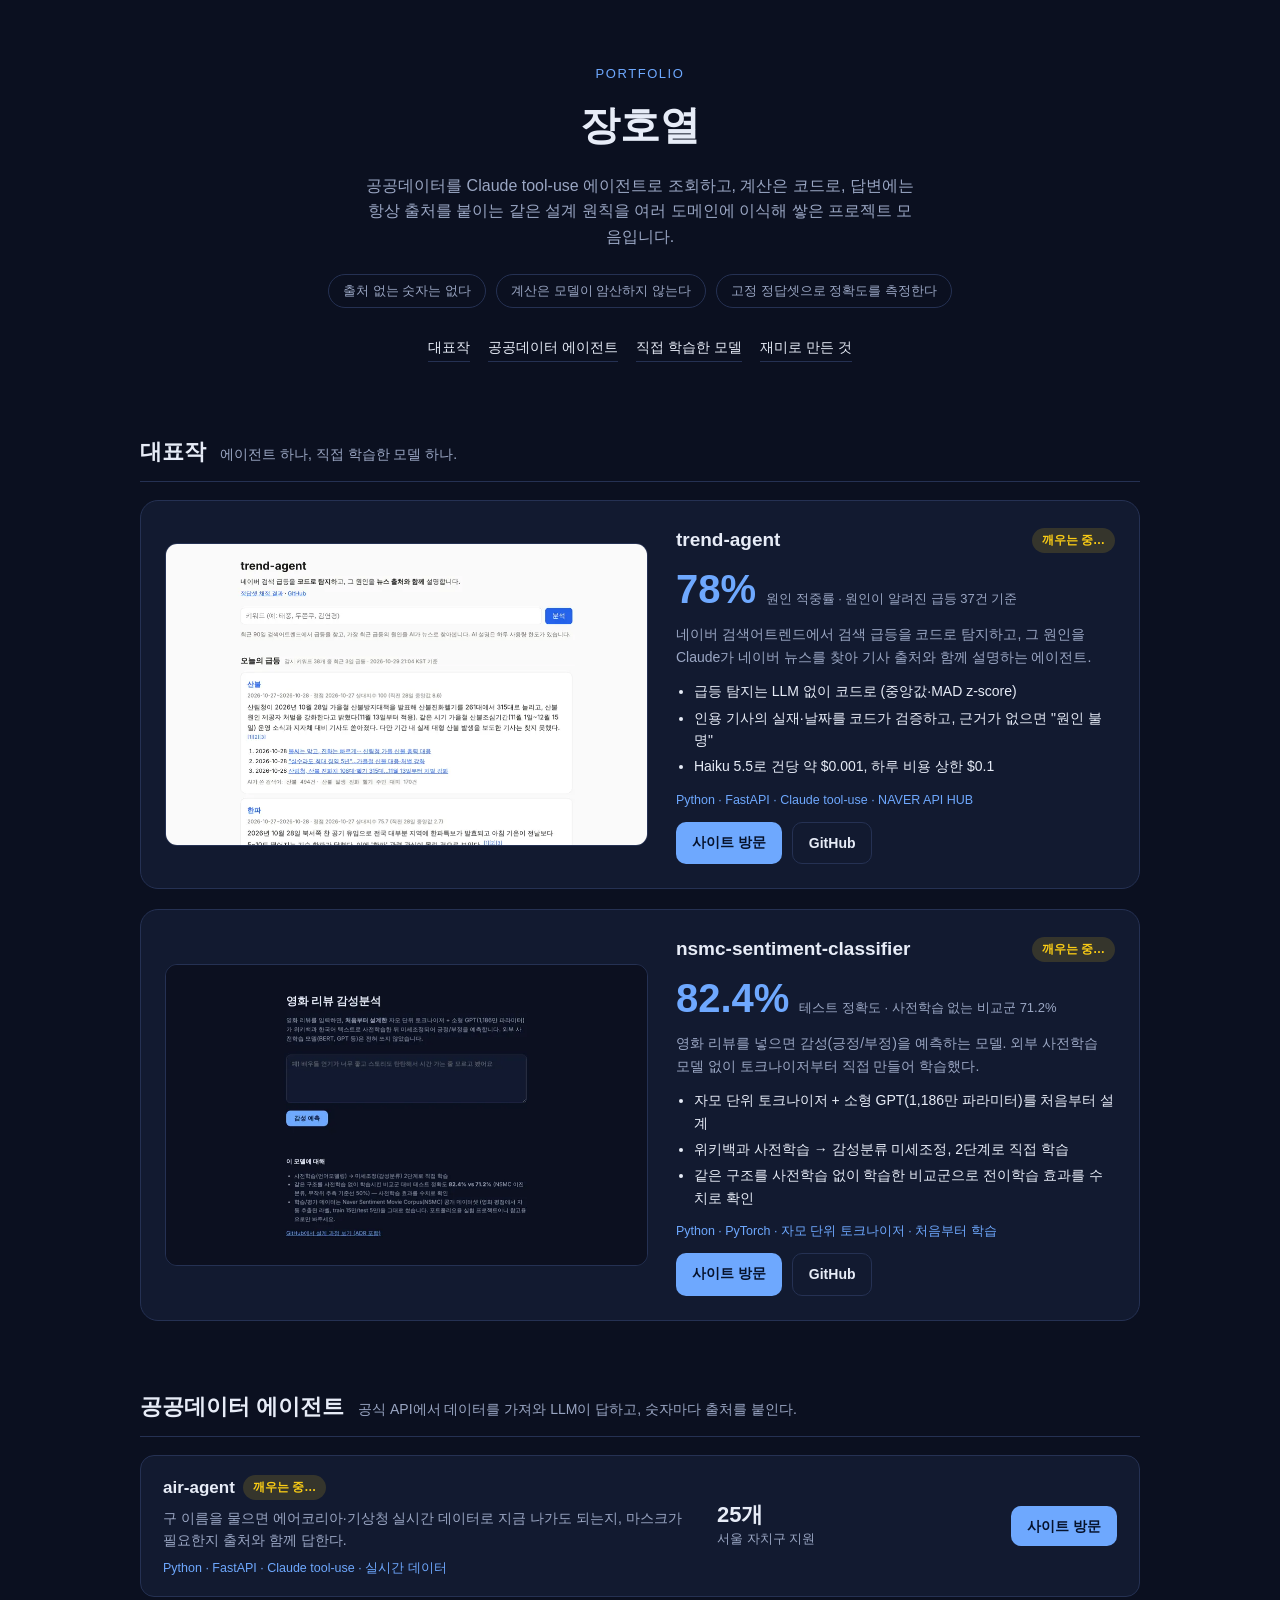
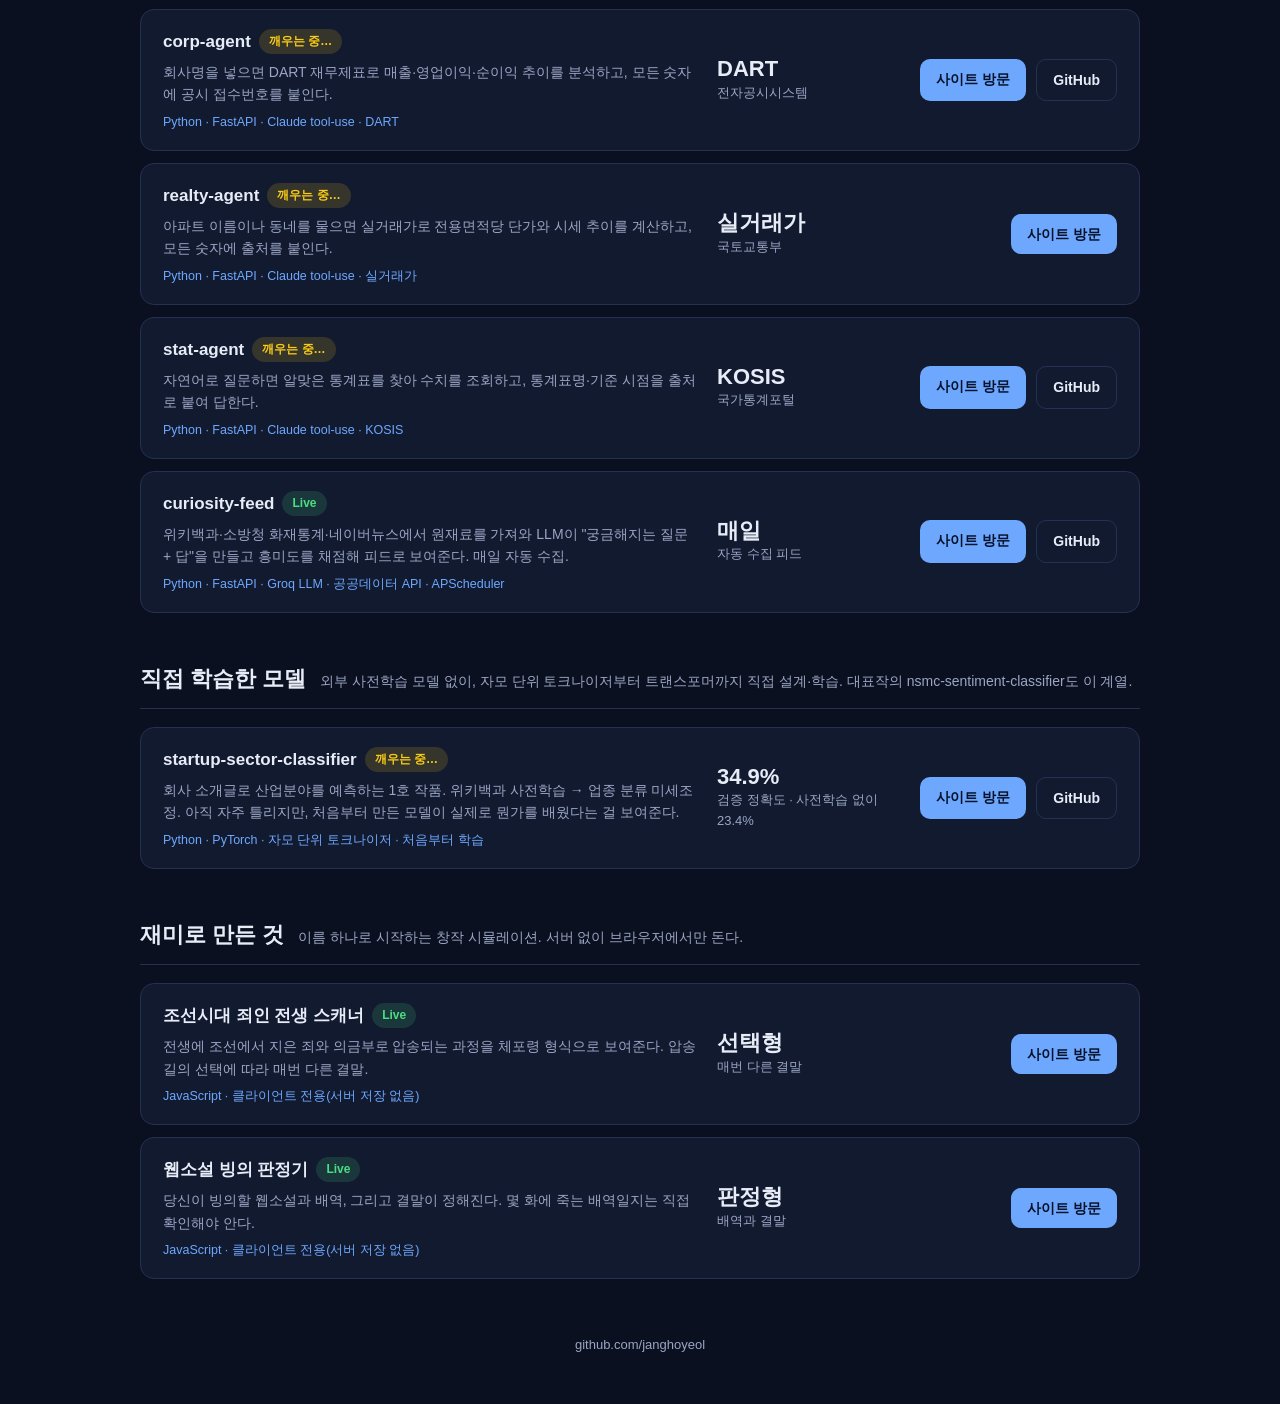
==== public/index.html @ e74e4fd4 "모음집 재구성: 대표작 2개 + 주제별 묶음, 핵심 지표 강조 - 대표작: trend-agent, nsmc-sentiment-classifier (스크린샷·지표·설계 포인트) - " ====
<!doctype html>
<html lang="ko">
<head>
<meta charset="utf-8">
<meta name="viewport" content="width=device-width, initial-scale=1">
<title>장호열 — AI 에이전트 포트폴리오</title>
<meta name="description" content="공공데이터를 Claude tool-use 에이전트로 조회하고 출처와 함께 답하는 프로젝트 모음">
<link rel="stylesheet" href="style.css">
</head>

<body>
<header class="hero">
  <p class="eyebrow">Portfolio</p>
  <h1>장호열</h1>
  <p class="lede">
    공공데이터를 Claude tool-use 에이전트로 조회하고, 계산은 코드로, 답변에는 항상
    출처를 붙이는 같은 설계 원칙을 여러 도메인에 이식해 쌓은 프로젝트 모음입니다.
  </p>
  <ul class="principles">
    <li>출처 없는 숫자는 없다</li>
    <li>계산은 모델이 암산하지 않는다</li>
    <li>고정 정답셋으로 정확도를 측정한다</li>
  </ul>
  <nav class="toc" aria-label="목차">
    <a href="#featured">대표작</a>
    <a href="#agents">공공데이터 에이전트</a>
    <a href="#models">직접 학습한 모델</a>
    <a href="#fun">재미로 만든 것</a>
  </nav>
</header>

<main>

<section id="featured" class="section">
  <div class="section-head">
    <h2>대표작</h2>
    <p>에이전트 하나, 직접 학습한 모델 하나.</p>
  </div>

  <article class="feature">
    <a class="shot" href="https://trend-agent-3ld5.onrender.com" target="_blank" rel="noopener">
      <img src="img/trend.webp" width="960" height="600" loading="lazy" alt="trend-agent 화면: 오늘의 급등 키워드와 뉴스 출처가 붙은 원인 설명">
    </a>
    <div class="feature-body">
      <div class="card-top">
        <h3>trend-agent</h3>
        <span class="badge checking" data-wake-url="https://trend-agent-3ld5.onrender.com">확인 중…</span>
      </div>
      <p class="metric"><strong>78%</strong><span>원인 적중률 · 원인이 알려진 급등 37건 기준</span></p>
      <p class="desc">
        네이버 검색어트렌드에서 검색 급등을 코드로 탐지하고, 그 원인을 Claude가
        네이버 뉴스를 찾아 기사 출처와 함께 설명하는 에이전트.
      </p>
      <ul class="points">
        <li>급등 탐지는 LLM 없이 코드로 (중앙값·MAD z-score)</li>
        <li>인용 기사의 실재·날짜를 코드가 검증하고, 근거가 없으면 "원인 불명"</li>
        <li>Haiku 5.5로 건당 약 $0.001, 하루 비용 상한 $0.1</li>
      </ul>
      <p class="tags">Python · FastAPI · Claude tool-use · NAVER API HUB</p>
      <div class="actions">
        <a class="btn primary" href="https://trend-agent-3ld5.onrender.com" target="_blank" rel="noopener">사이트 방문</a>
        <a class="btn ghost" href="https://github.com/janghoyeol/trend-agent" target="_blank" rel="noopener">GitHub</a>
      </div>
    </div>
  </article>

  <article class="feature">
    <a class="shot" href="https://nsmc-sentiment-classifier.onrender.com" target="_blank" rel="noopener">
      <img src="img/nsmc.webp" width="960" height="600" loading="lazy" alt="nsmc-sentiment-classifier 화면: 영화 리뷰 입력창과 모델 설명">
    </a>
    <div class="feature-body">
      <div class="card-top">
        <h3>nsmc-sentiment-classifier</h3>
        <span class="badge checking" data-wake-url="https://nsmc-sentiment-classifier.onrender.com">확인 중…</span>
      </div>
      <p class="metric"><strong>82.4%</strong><span>테스트 정확도 · 사전학습 없는 비교군 71.2%</span></p>
      <p class="desc">
        영화 리뷰를 넣으면 감성(긍정/부정)을 예측하는 모델. 외부 사전학습 모델 없이
        토크나이저부터 직접 만들어 학습했다.
      </p>
      <ul class="points">
        <li>자모 단위 토크나이저 + 소형 GPT(1,186만 파라미터)를 처음부터 설계</li>
        <li>위키백과 사전학습 → 감성분류 미세조정, 2단계로 직접 학습</li>
        <li>같은 구조를 사전학습 없이 학습한 비교군으로 전이학습 효과를 수치로 확인</li>
      </ul>
      <p class="tags">Python · PyTorch · 자모 단위 토크나이저 · 처음부터 학습</p>
      <div class="actions">
        <a class="btn primary" href="https://nsmc-sentiment-classifier.onrender.com" target="_blank" rel="noopener">사이트 방문</a>
        <a class="btn ghost" href="https://github.com/janghoyeol/nsmc-sentiment-classifier" target="_blank" rel="noopener">GitHub</a>
      </div>
    </div>
  </article>
</section>

<section id="agents" class="section">
  <div class="section-head">
    <h2>공공데이터 에이전트</h2>
    <p>공식 API에서 데이터를 가져와 LLM이 답하고, 숫자마다 출처를 붙인다.</p>
  </div>
  <div class="list">

    <article class="item">
      <div class="item-main">
        <div class="card-top">
          <h3>air-agent</h3>
          <span class="badge checking" data-wake-url="https://air-agent-b5s1.onrender.com">확인 중…</span>
        </div>
        <p class="desc">구 이름을 물으면 에어코리아·기상청 실시간 데이터로 지금 나가도 되는지, 마스크가 필요한지 출처와 함께 답한다.</p>
        <p class="tags">Python · FastAPI · Claude tool-use · 실시간 데이터</p>
      </div>
      <p class="kicker"><strong>25개</strong><span>서울 자치구 지원</span></p>
      <div class="actions">
        <a class="btn primary" href="https://air-agent-b5s1.onrender.com" target="_blank" rel="noopener">사이트 방문</a>
      </div>
    </article>

    <article class="item">
      <div class="item-main">
        <div class="card-top">
          <h3>corp-agent</h3>
          <span class="badge checking" data-wake-url="https://corp-agent.onrender.com/">확인 중…</span>
        </div>
        <p class="desc">회사명을 넣으면 DART 재무제표로 매출·영업이익·순이익 추이를 분석하고, 모든 숫자에 공시 접수번호를 붙인다.</p>
        <p class="tags">Python · FastAPI · Claude tool-use · DART</p>
      </div>
      <p class="kicker"><strong>DART</strong><span>전자공시시스템</span></p>
      <div class="actions">
        <a class="btn primary" href="https://corp-agent.onrender.com/" target="_blank" rel="noopener">사이트 방문</a>
        <a class="btn ghost" href="https://github.com/janghoyeol/corp-agent" target="_blank" rel="noopener">GitHub</a>
      </div>
    </article>

    <article class="item">
      <div class="item-main">
        <div class="card-top">
          <h3>realty-agent</h3>
          <span class="badge checking" data-wake-url="https://realty-agent-01ar.onrender.com/">확인 중…</span>
        </div>
        <p class="desc">아파트 이름이나 동네를 물으면 실거래가로 전용면적당 단가와 시세 추이를 계산하고, 모든 숫자에 출처를 붙인다.</p>
        <p class="tags">Python · FastAPI · Claude tool-use · 실거래가</p>
      </div>
      <p class="kicker"><strong>실거래가</strong><span>국토교통부</span></p>
      <div class="actions">
        <a class="btn primary" href="https://realty-agent-01ar.onrender.com/" target="_blank" rel="noopener">사이트 방문</a>
      </div>
    </article>

    <article class="item">
      <div class="item-main">
        <div class="card-top">
          <h3>stat-agent</h3>
          <span class="badge checking" data-wake-url="https://stat-agent.onrender.com">확인 중…</span>
        </div>
        <p class="desc">자연어로 질문하면 알맞은 통계표를 찾아 수치를 조회하고, 통계표명·기준 시점을 출처로 붙여 답한다.</p>
        <p class="tags">Python · FastAPI · Claude tool-use · KOSIS</p>
      </div>
      <p class="kicker"><strong>KOSIS</strong><span>국가통계포털</span></p>
      <div class="actions">
        <a class="btn primary" href="https://stat-agent.onrender.com" target="_blank" rel="noopener">사이트 방문</a>
        <a class="btn ghost" href="https://github.com/janghoyeol/stat-agent" target="_blank" rel="noopener">GitHub</a>
      </div>
    </article>

    <article class="item">
      <div class="item-main">
        <div class="card-top">
          <h3>curiosity-feed</h3>
          <span class="badge live">Live</span>
        </div>
        <p class="desc">위키백과·소방청 화재통계·네이버뉴스에서 원재료를 가져와 LLM이 "궁금해지는 질문 + 답"을 만들고 흥미도를 채점해 피드로 보여준다. 매일 자동 수집.</p>
        <p class="tags">Python · FastAPI · Groq LLM · 공공데이터 API · APScheduler</p>
      </div>
      <p class="kicker"><strong>매일</strong><span>자동 수집 피드</span></p>
      <div class="actions">
        <a class="btn primary" href="https://curiosity-feed.fly.dev/" target="_blank" rel="noopener">사이트 방문</a>
        <a class="btn ghost" href="https://github.com/janghoyeol/curiosity-feed" target="_blank" rel="noopener">GitHub</a>
      </div>
    </article>

  </div>
</section>

<section id="models" class="section">
  <div class="section-head">
    <h2>직접 학습한 모델</h2>
    <p>외부 사전학습 모델 없이, 자모 단위 토크나이저부터 트랜스포머까지 직접 설계·학습. 대표작의 nsmc-sentiment-classifier도 이 계열.</p>
  </div>
  <div class="list">

    <article class="item">
      <div class="item-main">
        <div class="card-top">
          <h3>startup-sector-classifier</h3>
          <span class="badge checking" data-wake-url="https://startup-sector-classifier.onrender.com">확인 중…</span>
        </div>
        <p class="desc">회사 소개글로 산업분야를 예측하는 1호 작품. 위키백과 사전학습 → 업종 분류 미세조정. 아직 자주 틀리지만, 처음부터 만든 모델이 실제로 뭔가를 배웠다는 걸 보여준다.</p>
        <p class="tags">Python · PyTorch · 자모 단위 토크나이저 · 처음부터 학습</p>
      </div>
      <p class="kicker"><strong>34.9%</strong><span>검증 정확도 · 사전학습 없이 23.4%</span></p>
      <div class="actions">
        <a class="btn primary" href="https://startup-sector-classifier.onrender.com" target="_blank" rel="noopener">사이트 방문</a>
        <a class="btn ghost" href="https://github.com/janghoyeol/startup-sector-classifier" target="_blank" rel="noopener">GitHub</a>
      </div>
    </article>

  </div>
</section>

<section id="fun" class="section">
  <div class="section-head">
    <h2>재미로 만든 것</h2>
    <p>이름 하나로 시작하는 창작 시뮬레이션. 서버 없이 브라우저에서만 돈다.</p>
  </div>
  <div class="list">

    <article class="item">
      <div class="item-main">
        <div class="card-top">
          <h3>조선시대 죄인 전생 스캐너</h3>
          <span class="badge live">Live</span>
        </div>
        <p class="desc">전생에 조선에서 지은 죄와 의금부로 압송되는 과정을 체포령 형식으로 보여준다. 압송 길의 선택에 따라 매번 다른 결말.</p>
        <p class="tags">JavaScript · 클라이언트 전용(서버 저장 없음)</p>
      </div>
      <p class="kicker"><strong>선택형</strong><span>매번 다른 결말</span></p>
      <div class="actions">
        <a class="btn primary" href="https://joseon-simul.pages.dev/" target="_blank" rel="noopener">사이트 방문</a>
      </div>
    </article>

    <article class="item">
      <div class="item-main">
        <div class="card-top">
          <h3>웹소설 빙의 판정기</h3>
          <span class="badge live">Live</span>
        </div>
        <p class="desc">당신이 빙의할 웹소설과 배역, 그리고 결말이 정해진다. 몇 화에 죽는 배역일지는 직접 확인해야 안다.</p>
        <p class="tags">JavaScript · 클라이언트 전용(서버 저장 없음)</p>
      </div>
      <p class="kicker"><strong>판정형</strong><span>배역과 결말</span></p>
      <div class="actions">
        <a class="btn primary" href="https://webnovel-bingui.pages.dev/" target="_blank" rel="noopener">사이트 방문</a>
      </div>
    </article>

  </div>
</section>

</main>

<footer>
  <a href="https://github.com/janghoyeol" target="_blank" rel="noopener">github.com/janghoyeol</a>
</footer>
<script src="app.js"></script>
</body>
</html>
---- public/style.css ----
:root {
  --bg: #0b1020;
  --surface: #121a30;
  --border: #253153;
  --text: #e7ecf7;
  --muted: #9aa6c3;
  --accent: #6ea8fe;
  --accent-ink: #06122b;
}

* { box-sizing: border-box; }

body {
  margin: 0;
  background: var(--bg);
  color: var(--text);
  font-family: -apple-system, BlinkMacSystemFont, "Segoe UI", "Noto Sans KR", sans-serif;
  line-height: 1.6;
}

.hero {
  max-width: 760px;
  margin: 0 auto;
  padding: 64px 20px 32px;
  text-align: center;
}

.eyebrow {
  margin: 0 0 8px;
  color: var(--accent);
  font-size: 13px;
  letter-spacing: 0.12em;
  text-transform: uppercase;
}

.hero h1 {
  margin: 0 0 16px;
  font-size: clamp(28px, 5vw, 40px);
}

.lede {
  margin: 0 auto 24px;
  max-width: 560px;
  color: var(--muted);
  font-size: 16px;
}

.principles {
  display: flex;
  flex-wrap: wrap;
  justify-content: center;
  gap: 10px;
  list-style: none;
  margin: 0;
  padding: 0;
}

.principles li {
  border: 1px solid var(--border);
  border-radius: 999px;
  padding: 6px 14px;
  font-size: 13px;
  color: var(--muted);
}

.card-top {
  display: flex;
  align-items: center;
  justify-content: space-between;
  gap: 8px;
}

.card-top h3 {
  margin: 0;
  font-size: 19px;
  overflow-wrap: anywhere;
}

.badge {
  font-size: 12px;
  font-weight: 600;
  padding: 3px 10px;
  border-radius: 999px;
  white-space: nowrap;
}

.badge.live {
  background: rgba(74, 222, 128, 0.15);
  color: #4ade80;
}

.badge.checking {
  background: rgba(250, 204, 21, 0.15);
  color: #facc15;
  animation: pulse 1.4s ease-in-out infinite;
}

.badge.error {
  background: rgba(248, 113, 113, 0.15);
  color: #f87171;
  cursor: pointer;
}

@keyframes pulse {
  0%, 100% { opacity: 1; }
  50% { opacity: 0.5; }
}

.desc {
  margin: 0;
  color: var(--muted);
  font-size: 14px;
}

.tags {
  margin: 0;
  color: var(--accent);
  font-size: 12.5px;
}

.actions {
  margin-top: auto;
  display: flex;
  gap: 10px;
  flex-wrap: wrap;
}

.btn {
  display: inline-block;
  padding: 9px 16px;
  border-radius: 10px;
  font-size: 14px;
  font-weight: 600;
  text-decoration: none;
}

.btn.primary {
  background: var(--accent);
  color: var(--accent-ink);
}

.btn.ghost {
  border: 1px solid var(--border);
  color: var(--text);
}

html { scroll-behavior: smooth; }

.toc {
  display: flex;
  flex-wrap: wrap;
  justify-content: center;
  gap: 6px 18px;
  margin-top: 28px;
  font-size: 14px;
}

.toc a {
  color: var(--text);
  text-decoration: none;
  border-bottom: 1px solid var(--border);
  padding-bottom: 2px;
}

.toc a:hover { border-color: var(--accent); }

.section {
  max-width: 1040px;
  margin: 0 auto;
  padding: 40px 20px 8px;
  scroll-margin-top: 16px;
}

.section-head {
  display: flex;
  flex-wrap: wrap;
  align-items: baseline;
  gap: 4px 14px;
  margin-bottom: 18px;
  padding-bottom: 12px;
  border-bottom: 1px solid var(--border);
}

.section-head h2 {
  margin: 0;
  font-size: 22px;
}

.section-head p {
  margin: 0;
  color: var(--muted);
  font-size: 14px;
}

/* 대표작: 스크린샷 + 지표 + 설계 포인트 */
.feature {
  display: grid;
  grid-template-columns: minmax(0, 1.1fr) minmax(0, 1fr);
  gap: 28px;
  align-items: center;
  background: var(--surface);
  border: 1px solid var(--border);
  border-radius: 18px;
  padding: 24px;
  margin-bottom: 20px;
}

.shot {
  display: block;
  border-radius: 12px;
  overflow: hidden;
  border: 1px solid var(--border);
}

.shot img {
  display: block;
  width: 100%;
  height: auto;
  transition: transform 0.3s ease;
}

.shot:hover img { transform: scale(1.02); }

.feature-body {
  display: flex;
  flex-direction: column;
  gap: 12px;
}

.metric {
  margin: 0;
  display: flex;
  align-items: baseline;
  flex-wrap: wrap;
  gap: 4px 10px;
}

.metric strong {
  font-size: 40px;
  line-height: 1.1;
  color: var(--accent);
}

.metric span,
.kicker span {
  color: var(--muted);
  font-size: 13px;
}

.points {
  margin: 0;
  padding-left: 18px;
  color: var(--text);
  font-size: 14px;
}

.points li + li { margin-top: 4px; }

/* 묶음 목록: 이름·설명 | 핵심 지표 | 버튼 */
.list {
  display: flex;
  flex-direction: column;
  gap: 12px;
}

.item {
  display: grid;
  grid-template-columns: minmax(0, 1fr) 170px 210px;
  gap: 20px;
  align-items: center;
  background: var(--surface);
  border: 1px solid var(--border);
  border-radius: 14px;
  padding: 18px 22px;
}

.item-main {
  display: flex;
  flex-direction: column;
  gap: 6px;
}

.item .card-top { justify-content: flex-start; }

.item .card-top h3 { font-size: 17px; }

.kicker {
  margin: 0;
  display: flex;
  flex-direction: column;
}

.kicker strong {
  font-size: 22px;
  line-height: 1.2;
}

.item .actions {
  margin-top: 0;
  justify-content: flex-end;
}

@media (max-width: 860px) {
  .feature { grid-template-columns: 1fr; padding: 16px; gap: 18px; }
  .item { grid-template-columns: 1fr; gap: 12px; padding: 16px; }
  .kicker { flex-direction: row; align-items: baseline; gap: 8px; }
  .item .actions { justify-content: flex-start; }
}

footer {
  text-align: center;
  padding: 48px 20px 48px;
  color: var(--muted);
  font-size: 13px;
}

footer a {
  color: var(--muted);
  text-decoration: none;
}

footer a:hover {
  color: var(--text);
}
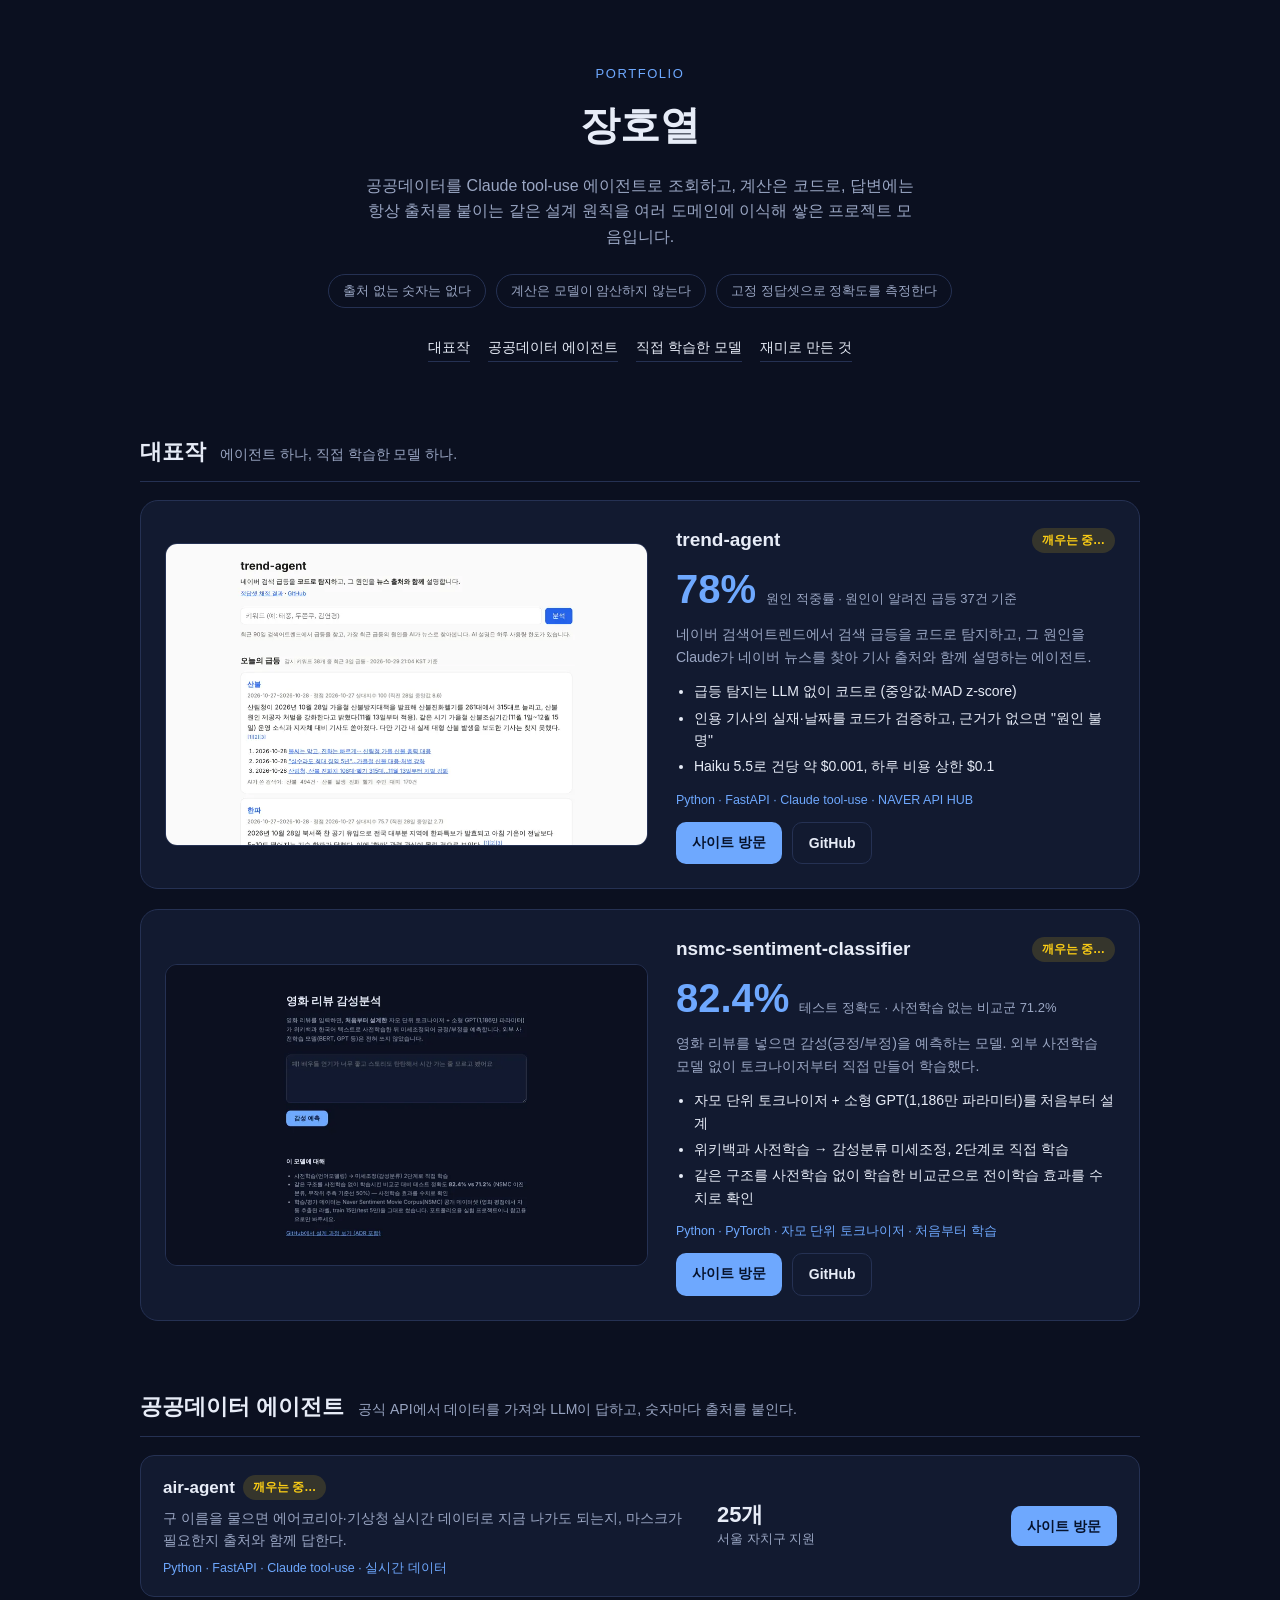
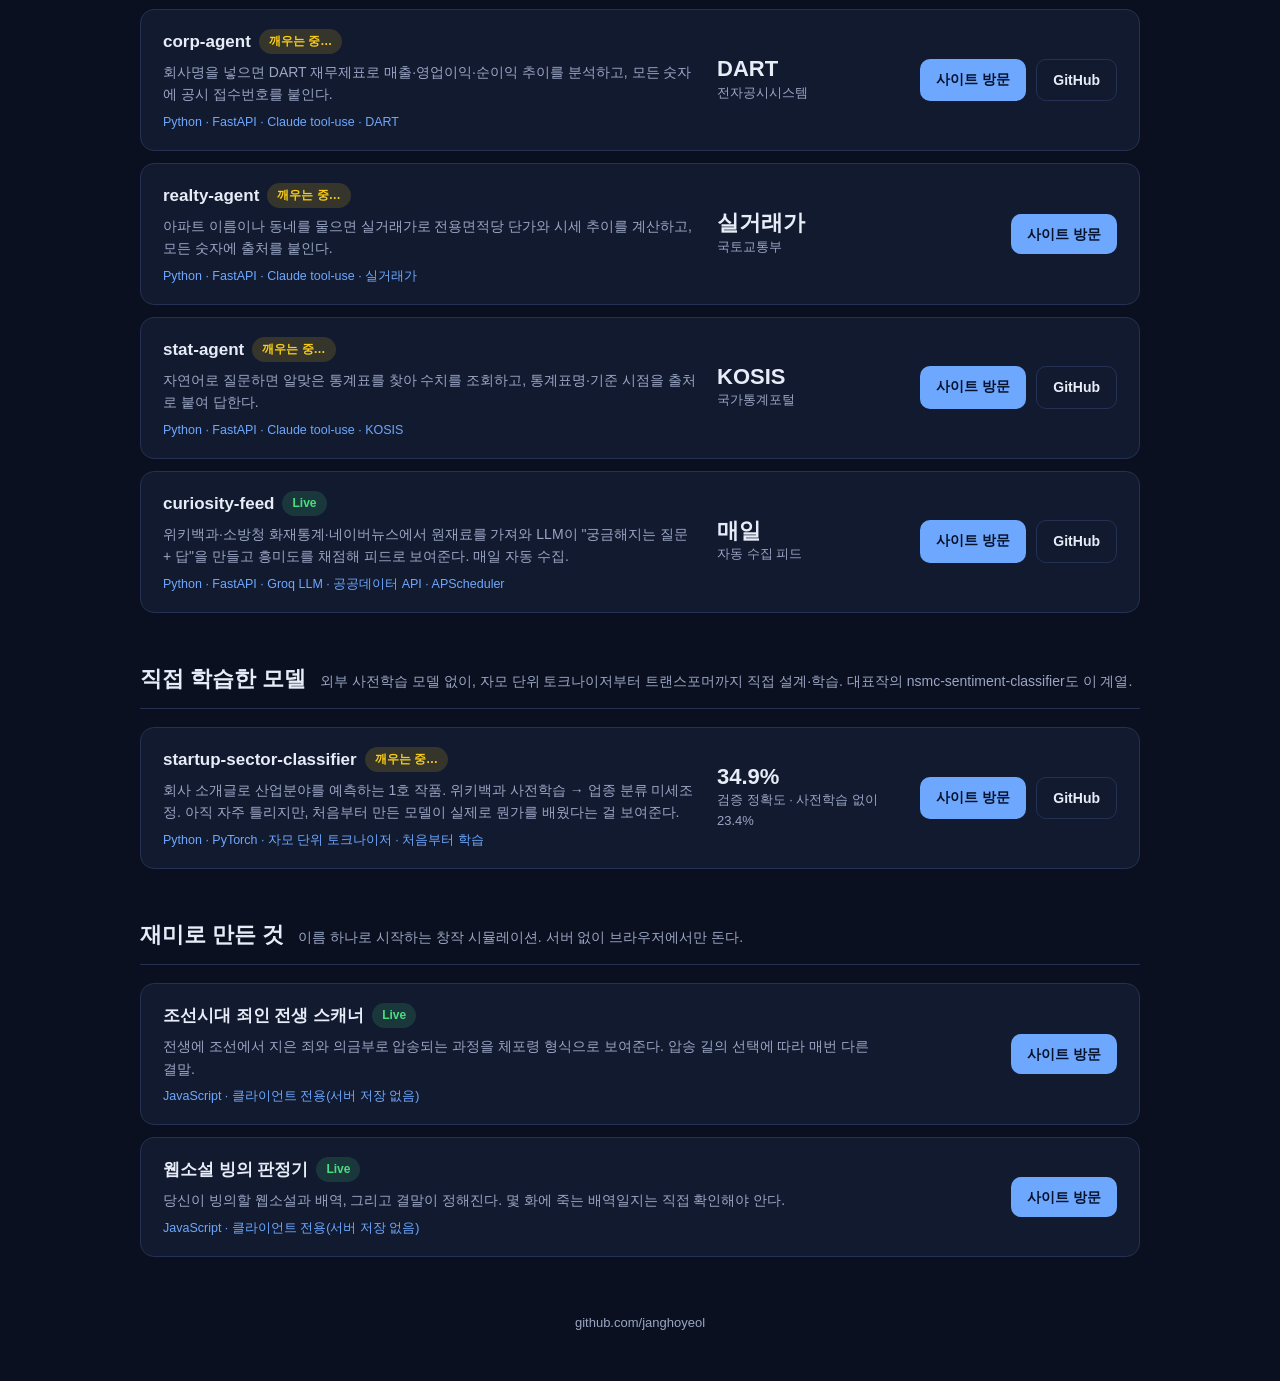
==== commit aa7afa24: "재미로 만든 것: 지표 칸 제거 (숫자 없는 프로젝트) Co-Authored-By: Claude Opus 5.5 <noreply@anthropic.com> Claude-Sessio" ====
--- a/public/index.html
+++ b/public/index.html
@@ -213,7 +213,7 @@
   </div>
   <div class="list">
 
-    <article class="item">
+    <article class="item no-kicker">
       <div class="item-main">
         <div class="card-top">
           <h3>조선시대 죄인 전생 스캐너</h3>
@@ -222,13 +222,12 @@
         <p class="desc">전생에 조선에서 지은 죄와 의금부로 압송되는 과정을 체포령 형식으로 보여준다. 압송 길의 선택에 따라 매번 다른 결말.</p>
         <p class="tags">JavaScript · 클라이언트 전용(서버 저장 없음)</p>
       </div>
-      <p class="kicker"><strong>선택형</strong><span>매번 다른 결말</span></p>
       <div class="actions">
         <a class="btn primary" href="https://joseon-simul.pages.dev/" target="_blank" rel="noopener">사이트 방문</a>
       </div>
     </article>
 
-    <article class="item">
+    <article class="item no-kicker">
       <div class="item-main">
         <div class="card-top">
           <h3>웹소설 빙의 판정기</h3>
@@ -237,7 +236,6 @@
         <p class="desc">당신이 빙의할 웹소설과 배역, 그리고 결말이 정해진다. 몇 화에 죽는 배역일지는 직접 확인해야 안다.</p>
         <p class="tags">JavaScript · 클라이언트 전용(서버 저장 없음)</p>
       </div>
-      <p class="kicker"><strong>판정형</strong><span>배역과 결말</span></p>
       <div class="actions">
         <a class="btn primary" href="https://webnovel-bingui.pages.dev/" target="_blank" rel="noopener">사이트 방문</a>
       </div>
--- a/public/style.css
+++ b/public/style.css
@@ -274,6 +274,8 @@
   padding: 18px 22px;
 }
 
+.item.no-kicker { grid-template-columns: minmax(0, 1fr) 210px; }
+
 .item-main {
   display: flex;
   flex-direction: column;
@@ -302,7 +304,7 @@
 
 @media (max-width: 860px) {
   .feature { grid-template-columns: 1fr; padding: 16px; gap: 18px; }
-  .item { grid-template-columns: 1fr; gap: 12px; padding: 16px; }
+  .item, .item.no-kicker { grid-template-columns: 1fr; gap: 12px; padding: 16px; }
   .kicker { flex-direction: row; align-items: baseline; gap: 8px; }
   .item .actions { justify-content: flex-start; }
 }
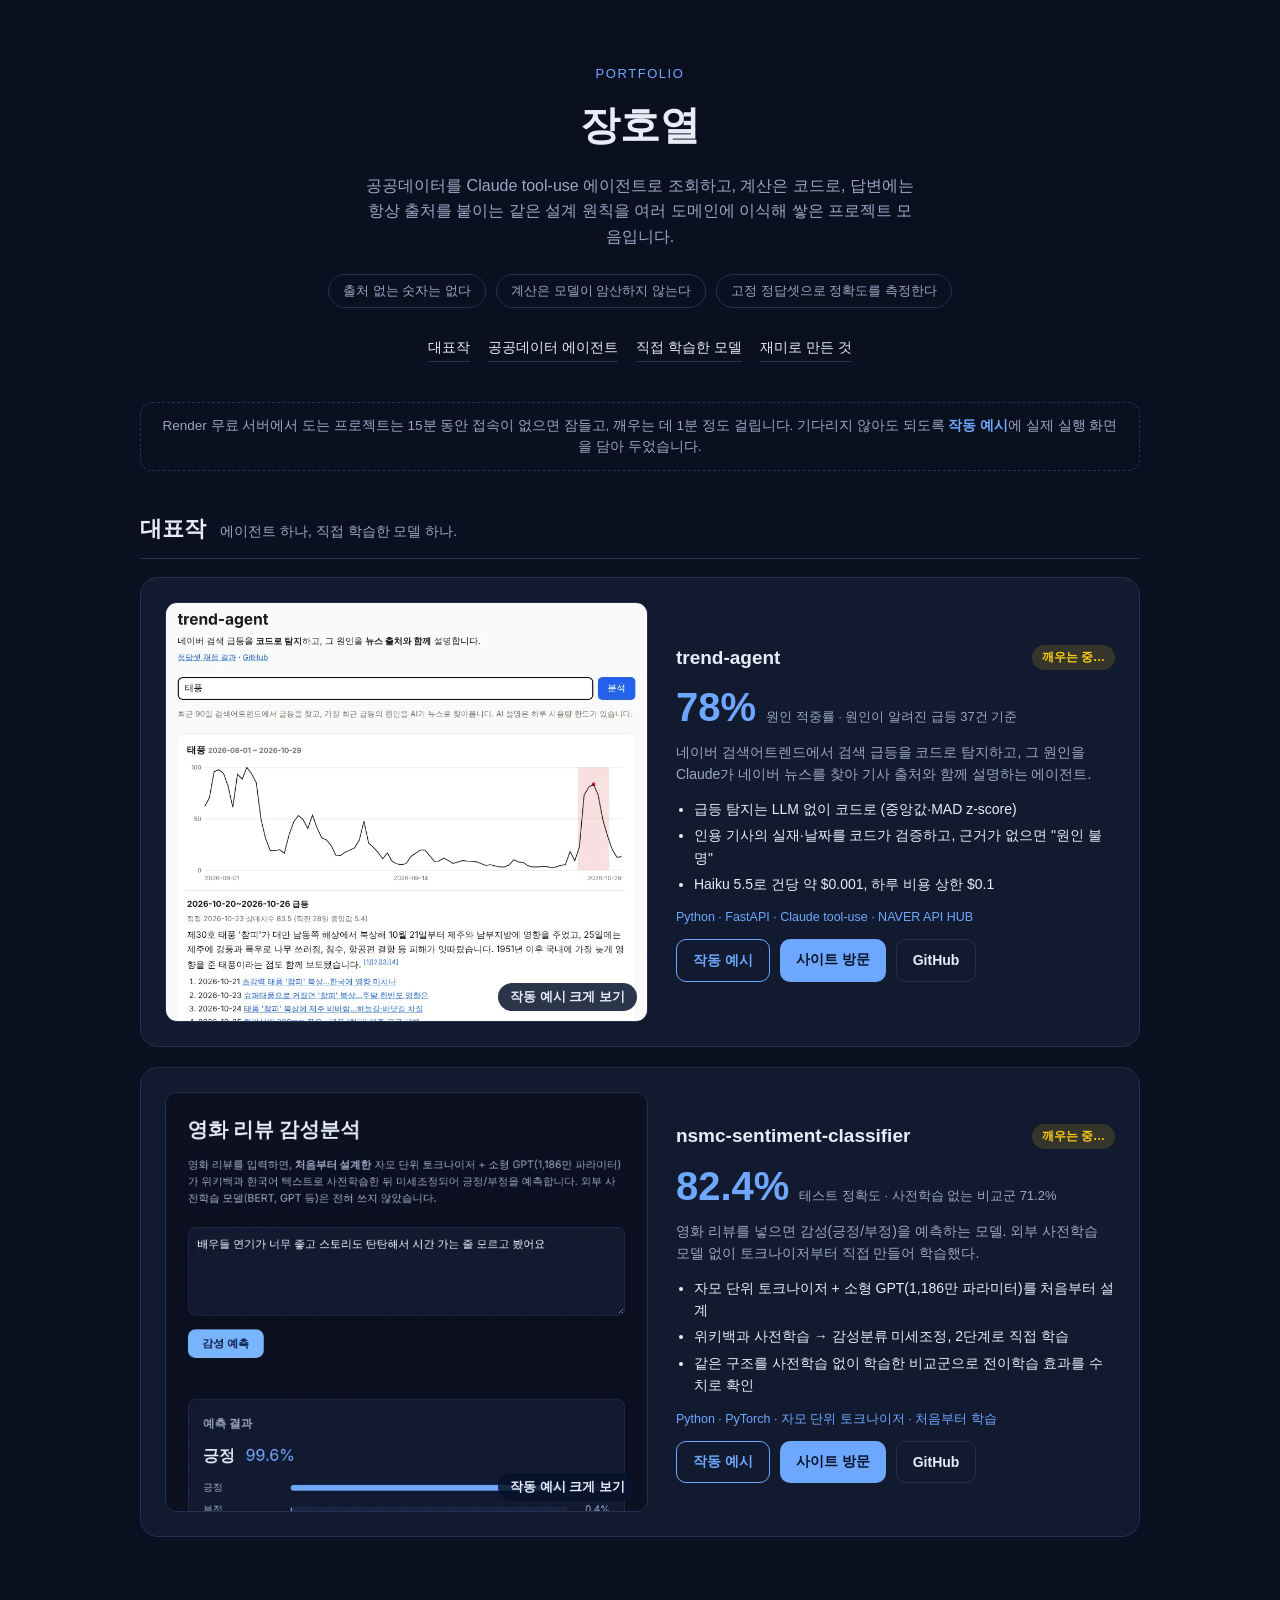
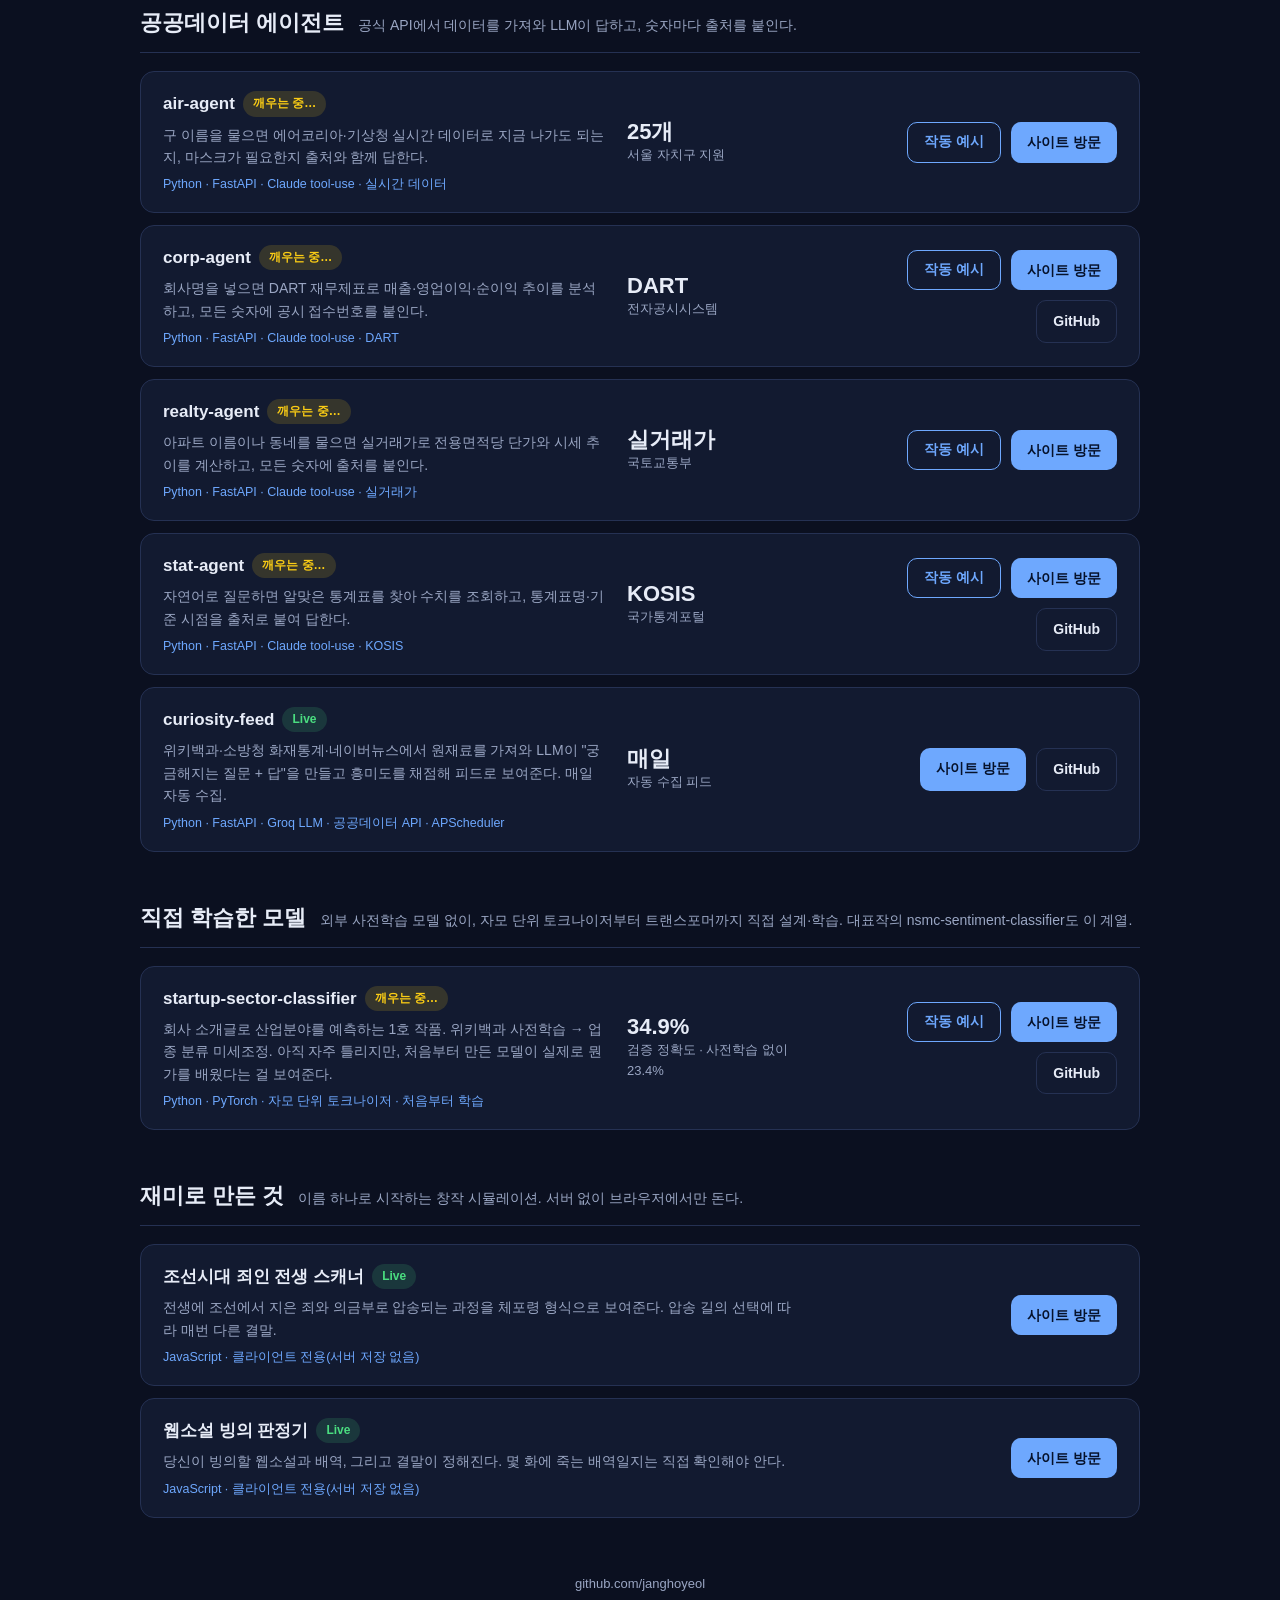
==== commit 807ea2f9: "작동 예시 팝업 추가: 잠든 Render 서버를 기다리지 않고 실제 실행 화면 보기 - Render 7개 프로젝트에 "작동 예시" 버튼, 대표작 스크린샷도 클릭하면 크게 보기 - " ====
--- a/public/index.html
+++ b/public/index.html
@@ -31,6 +31,9 @@
 
 <main>
 
+<p class="wake-note">Render 무료 서버에서 도는 프로젝트는 15분 동안 접속이 없으면 잠들고, 깨우는 데 1분 정도 걸립니다.
+기다리지 않아도 되도록 <strong>작동 예시</strong>에 실제 실행 화면을 담아 두었습니다.</p>
+
 <section id="featured" class="section">
   <div class="section-head">
     <h2>대표작</h2>
@@ -38,9 +41,10 @@
   </div>
 
   <article class="feature">
-    <a class="shot" href="https://trend-agent-3ld5.onrender.com" target="_blank" rel="noopener">
-      <img src="img/trend.webp" width="960" height="600" loading="lazy" alt="trend-agent 화면: 오늘의 급등 키워드와 뉴스 출처가 붙은 원인 설명">
-    </a>
+    <button class="shot" type="button" data-demo="img/demo/trend.webp" data-q="태풍" aria-label="작동 예시 크게 보기">
+      <img src="img/demo/trend.webp" width="870" height="835" loading="lazy" alt="trend-agent 실행 화면: 태풍 검색 급등 그래프와 뉴스 출처가 붙은 원인 설명">
+      <span class="shot-label">작동 예시 크게 보기</span>
+    </button>
     <div class="feature-body">
       <div class="card-top">
         <h3>trend-agent</h3>
@@ -58,6 +62,7 @@
       </ul>
       <p class="tags">Python · FastAPI · Claude tool-use · NAVER API HUB</p>
       <div class="actions">
+        <button class="btn demo" type="button" data-demo="img/demo/trend.webp" data-q="태풍">작동 예시</button>
         <a class="btn primary" href="https://trend-agent-3ld5.onrender.com" target="_blank" rel="noopener">사이트 방문</a>
         <a class="btn ghost" href="https://github.com/janghoyeol/trend-agent" target="_blank" rel="noopener">GitHub</a>
       </div>
@@ -65,9 +70,10 @@
   </article>
 
   <article class="feature">
-    <a class="shot" href="https://nsmc-sentiment-classifier.onrender.com" target="_blank" rel="noopener">
-      <img src="img/nsmc.webp" width="960" height="600" loading="lazy" alt="nsmc-sentiment-classifier 화면: 영화 리뷰 입력창과 모델 설명">
-    </a>
+    <button class="shot" type="button" data-demo="img/demo/nsmc.webp" data-q="배우들 연기가 너무 좋고 스토리도 탄탄해서 시간 가는 줄 모르고 봤어요" aria-label="작동 예시 크게 보기">
+      <img src="img/demo/nsmc.webp" width="660" height="625" loading="lazy" alt="nsmc-sentiment-classifier 실행 화면: 영화 리뷰 입력과 긍정 99.6% 예측 결과">
+      <span class="shot-label">작동 예시 크게 보기</span>
+    </button>
     <div class="feature-body">
       <div class="card-top">
         <h3>nsmc-sentiment-classifier</h3>
@@ -85,6 +91,7 @@
       </ul>
       <p class="tags">Python · PyTorch · 자모 단위 토크나이저 · 처음부터 학습</p>
       <div class="actions">
+        <button class="btn demo" type="button" data-demo="img/demo/nsmc.webp" data-q="배우들 연기가 너무 좋고 스토리도 탄탄해서 시간 가는 줄 모르고 봤어요">작동 예시</button>
         <a class="btn primary" href="https://nsmc-sentiment-classifier.onrender.com" target="_blank" rel="noopener">사이트 방문</a>
         <a class="btn ghost" href="https://github.com/janghoyeol/nsmc-sentiment-classifier" target="_blank" rel="noopener">GitHub</a>
       </div>
@@ -110,6 +117,7 @@
       </div>
       <p class="kicker"><strong>25개</strong><span>서울 자치구 지원</span></p>
       <div class="actions">
+        <button class="btn demo" type="button" data-demo="img/demo/air.webp" data-q="강남구 지금 미세먼지 어때?">작동 예시</button>
         <a class="btn primary" href="https://air-agent-b5s1.onrender.com" target="_blank" rel="noopener">사이트 방문</a>
       </div>
     </article>
@@ -125,6 +133,7 @@
       </div>
       <p class="kicker"><strong>DART</strong><span>전자공시시스템</span></p>
       <div class="actions">
+        <button class="btn demo" type="button" data-demo="img/demo/corp.webp" data-q="카카오 최근 3년 매출 추이">작동 예시</button>
         <a class="btn primary" href="https://corp-agent.onrender.com/" target="_blank" rel="noopener">사이트 방문</a>
         <a class="btn ghost" href="https://github.com/janghoyeol/corp-agent" target="_blank" rel="noopener">GitHub</a>
       </div>
@@ -141,6 +150,7 @@
       </div>
       <p class="kicker"><strong>실거래가</strong><span>국토교통부</span></p>
       <div class="actions">
+        <button class="btn demo" type="button" data-demo="img/demo/realty.webp" data-q="대치동 은마아파트 최근 1년 시세 어때?">작동 예시</button>
         <a class="btn primary" href="https://realty-agent-01ar.onrender.com/" target="_blank" rel="noopener">사이트 방문</a>
       </div>
     </article>
@@ -156,6 +166,7 @@
       </div>
       <p class="kicker"><strong>KOSIS</strong><span>국가통계포털</span></p>
       <div class="actions">
+        <button class="btn demo" type="button" data-demo="img/demo/stat.webp" data-q="평택시 인구는 2022년에서 2023년 사이 얼마나 늘었어?">작동 예시</button>
         <a class="btn primary" href="https://stat-agent.onrender.com" target="_blank" rel="noopener">사이트 방문</a>
         <a class="btn ghost" href="https://github.com/janghoyeol/stat-agent" target="_blank" rel="noopener">GitHub</a>
       </div>
@@ -198,6 +209,7 @@
       </div>
       <p class="kicker"><strong>34.9%</strong><span>검증 정확도 · 사전학습 없이 23.4%</span></p>
       <div class="actions">
+        <button class="btn demo" type="button" data-demo="img/demo/startup.webp" data-q="주식회사 OOO은 2015년에 설립된 소프트웨어 개발 기업으로, 클라우드 기반 재고관리 솔루션을 주요 제품으로 한다.">작동 예시</button>
         <a class="btn primary" href="https://startup-sector-classifier.onrender.com" target="_blank" rel="noopener">사이트 방문</a>
         <a class="btn ghost" href="https://github.com/janghoyeol/startup-sector-classifier" target="_blank" rel="noopener">GitHub</a>
       </div>
@@ -249,6 +261,17 @@
 <footer>
   <a href="https://github.com/janghoyeol" target="_blank" rel="noopener">github.com/janghoyeol</a>
 </footer>
+<dialog id="demo-dialog" aria-labelledby="demo-title">
+  <div class="demo-head">
+    <div>
+      <p id="demo-title" class="demo-title">작동 예시</p>
+      <p class="demo-q"></p>
+    </div>
+    <button class="demo-close" type="button" aria-label="닫기">✕</button>
+  </div>
+  <div class="demo-body"><img alt=""></div>
+  <p class="demo-foot">2026-10-30 실제 실행 화면. 사이트에서 직접 해보려면 "사이트 방문"을 누르세요.</p>
+</dialog>
 <script src="app.js"></script>
 </body>
 </html>
--- a/public/style.css
+++ b/public/style.css
@@ -139,6 +139,16 @@
   color: var(--accent-ink);
 }
 
+.btn.demo {
+  border: 1px solid var(--accent);
+  background: transparent;
+  color: var(--accent);
+  font-family: inherit;
+  cursor: pointer;
+}
+
+.btn.demo:hover { background: rgba(110, 168, 254, 0.12); }
+
 .btn.ghost {
   border: 1px solid var(--border);
   color: var(--text);
@@ -206,10 +216,28 @@
 }
 
 .shot {
+  position: relative;
   display: block;
+  width: 100%;
+  padding: 0;
+  background: none;
+  cursor: zoom-in;
   border-radius: 12px;
   overflow: hidden;
   border: 1px solid var(--border);
+  max-height: 420px;
+}
+
+.shot-label {
+  position: absolute;
+  right: 10px;
+  bottom: 10px;
+  padding: 5px 12px;
+  border-radius: 999px;
+  background: rgba(6, 18, 43, 0.85);
+  color: var(--text);
+  font-size: 13px;
+  font-weight: 600;
 }
 
 .shot img {
@@ -265,7 +293,7 @@
 
 .item {
   display: grid;
-  grid-template-columns: minmax(0, 1fr) 170px 210px;
+  grid-template-columns: minmax(0, 1fr) 170px 300px;
   gap: 20px;
   align-items: center;
   background: var(--surface);
@@ -274,7 +302,7 @@
   padding: 18px 22px;
 }
 
-.item.no-kicker { grid-template-columns: minmax(0, 1fr) 210px; }
+.item.no-kicker { grid-template-columns: minmax(0, 1fr) 300px; }
 
 .item-main {
   display: flex;
@@ -302,8 +330,96 @@
   justify-content: flex-end;
 }
 
+.wake-note {
+  max-width: 1000px;
+  margin: 8px auto 0;
+  padding: 12px 18px;
+  border: 1px dashed var(--border);
+  border-radius: 12px;
+  color: var(--muted);
+  font-size: 13.5px;
+  text-align: center;
+}
+
+.wake-note strong { color: var(--accent); }
+
+/* 작동 예시 팝업 */
+#demo-dialog {
+  width: min(920px, calc(100vw - 32px));
+  max-height: calc(100vh - 48px);
+  padding: 0;
+  border: 1px solid var(--border);
+  border-radius: 16px;
+  background: var(--surface);
+  color: var(--text);
+}
+
+#demo-dialog[open] {
+  display: flex;
+  flex-direction: column;
+}
+
+#demo-dialog::backdrop { background: rgba(3, 6, 15, 0.75); }
+
+.demo-head {
+  display: flex;
+  justify-content: space-between;
+  align-items: flex-start;
+  gap: 12px;
+  padding: 16px 20px 12px;
+  border-bottom: 1px solid var(--border);
+}
+
+.demo-title {
+  margin: 0;
+  font-weight: 700;
+  font-size: 17px;
+}
+
+.demo-q {
+  margin: 2px 0 0;
+  color: var(--muted);
+  font-size: 13.5px;
+}
+
+.demo-close {
+  flex: none;
+  width: 34px;
+  height: 34px;
+  border: 1px solid var(--border);
+  border-radius: 10px;
+  background: transparent;
+  color: var(--text);
+  font-size: 15px;
+  cursor: pointer;
+}
+
+.demo-body {
+  overflow: auto;
+  padding: 16px 20px;
+  background: var(--bg);
+}
+
+.demo-body img {
+  display: block;
+  max-width: 100%;
+  height: auto;
+  margin: 0 auto;
+  border-radius: 8px;
+}
+
+.demo-foot {
+  margin: 0;
+  padding: 10px 20px 14px;
+  color: var(--muted);
+  font-size: 12.5px;
+  border-top: 1px solid var(--border);
+}
+
 @media (max-width: 860px) {
   .feature { grid-template-columns: 1fr; padding: 16px; gap: 18px; }
+  .shot { max-height: 300px; }
+  .wake-note { margin: 8px 16px 0; }
   .item, .item.no-kicker { grid-template-columns: 1fr; gap: 12px; padding: 16px; }
   .kicker { flex-direction: row; align-items: baseline; gap: 8px; }
   .item .actions { justify-content: flex-start; }
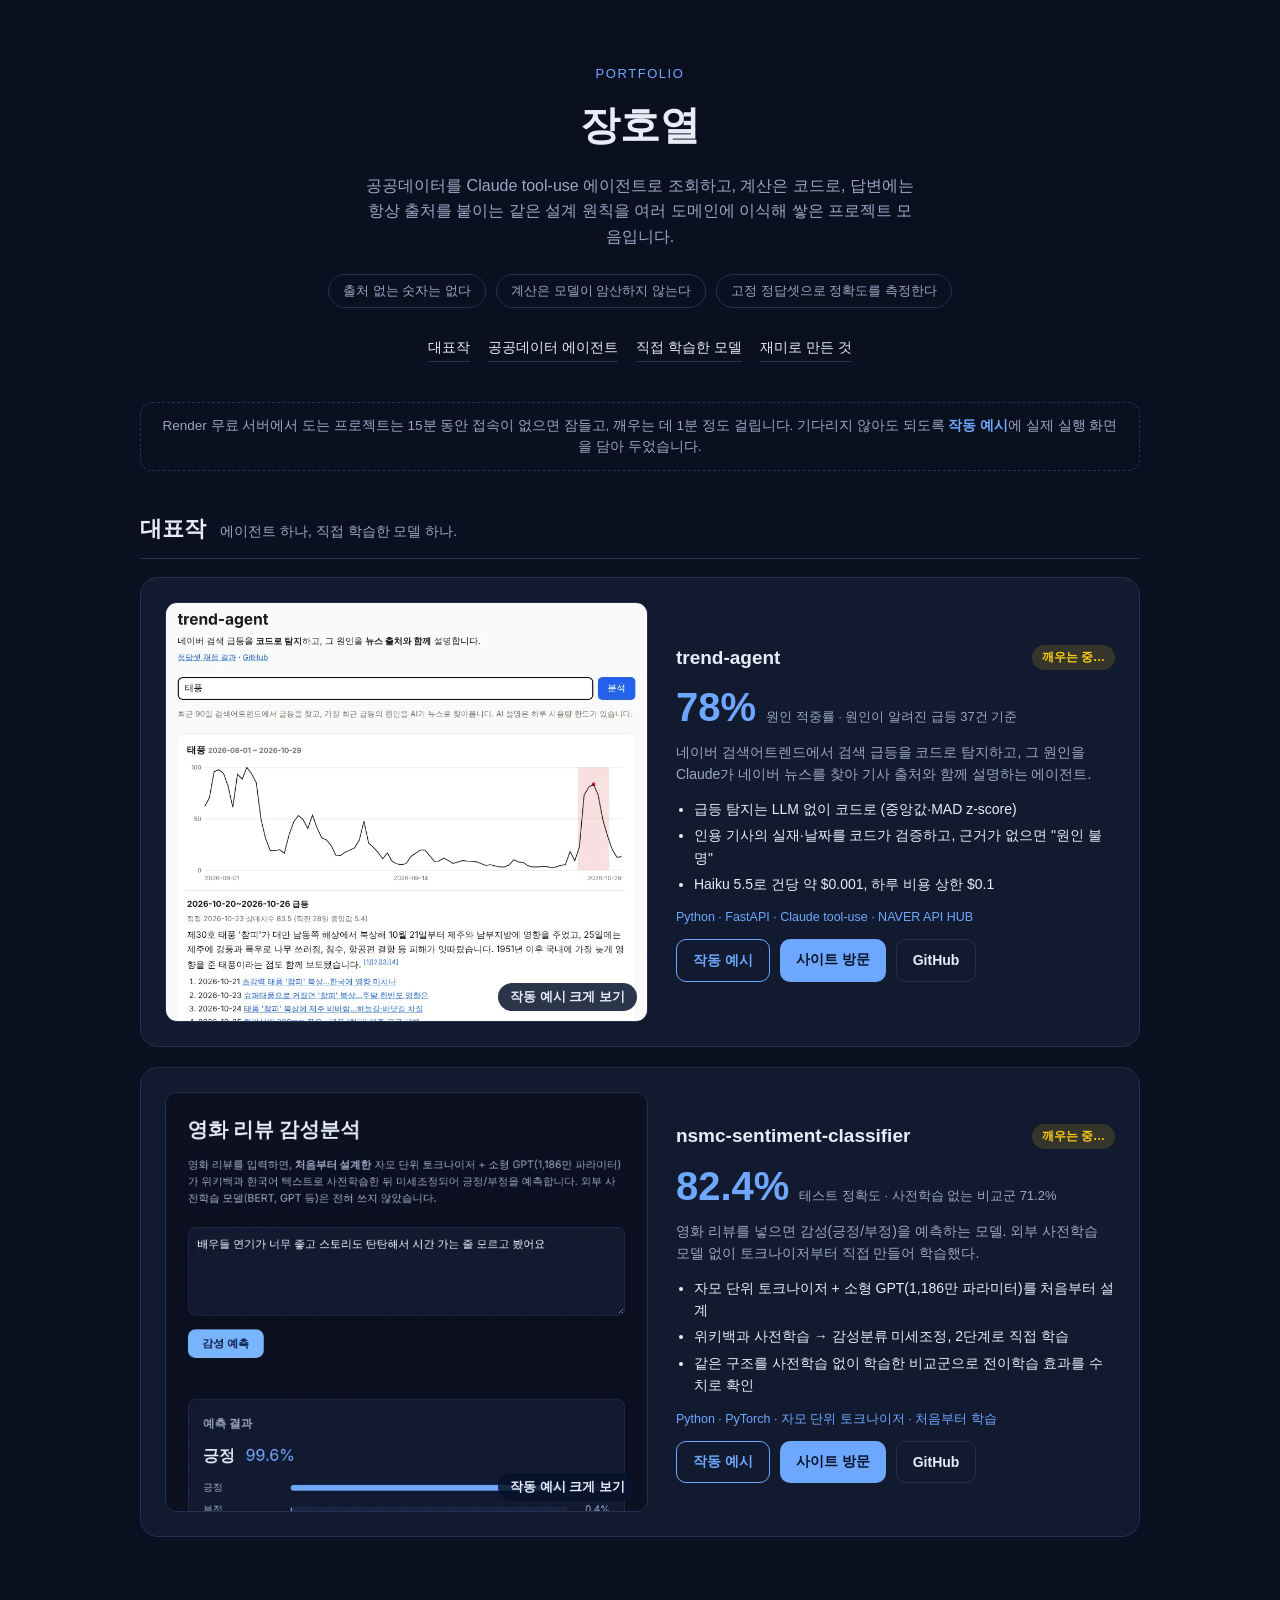
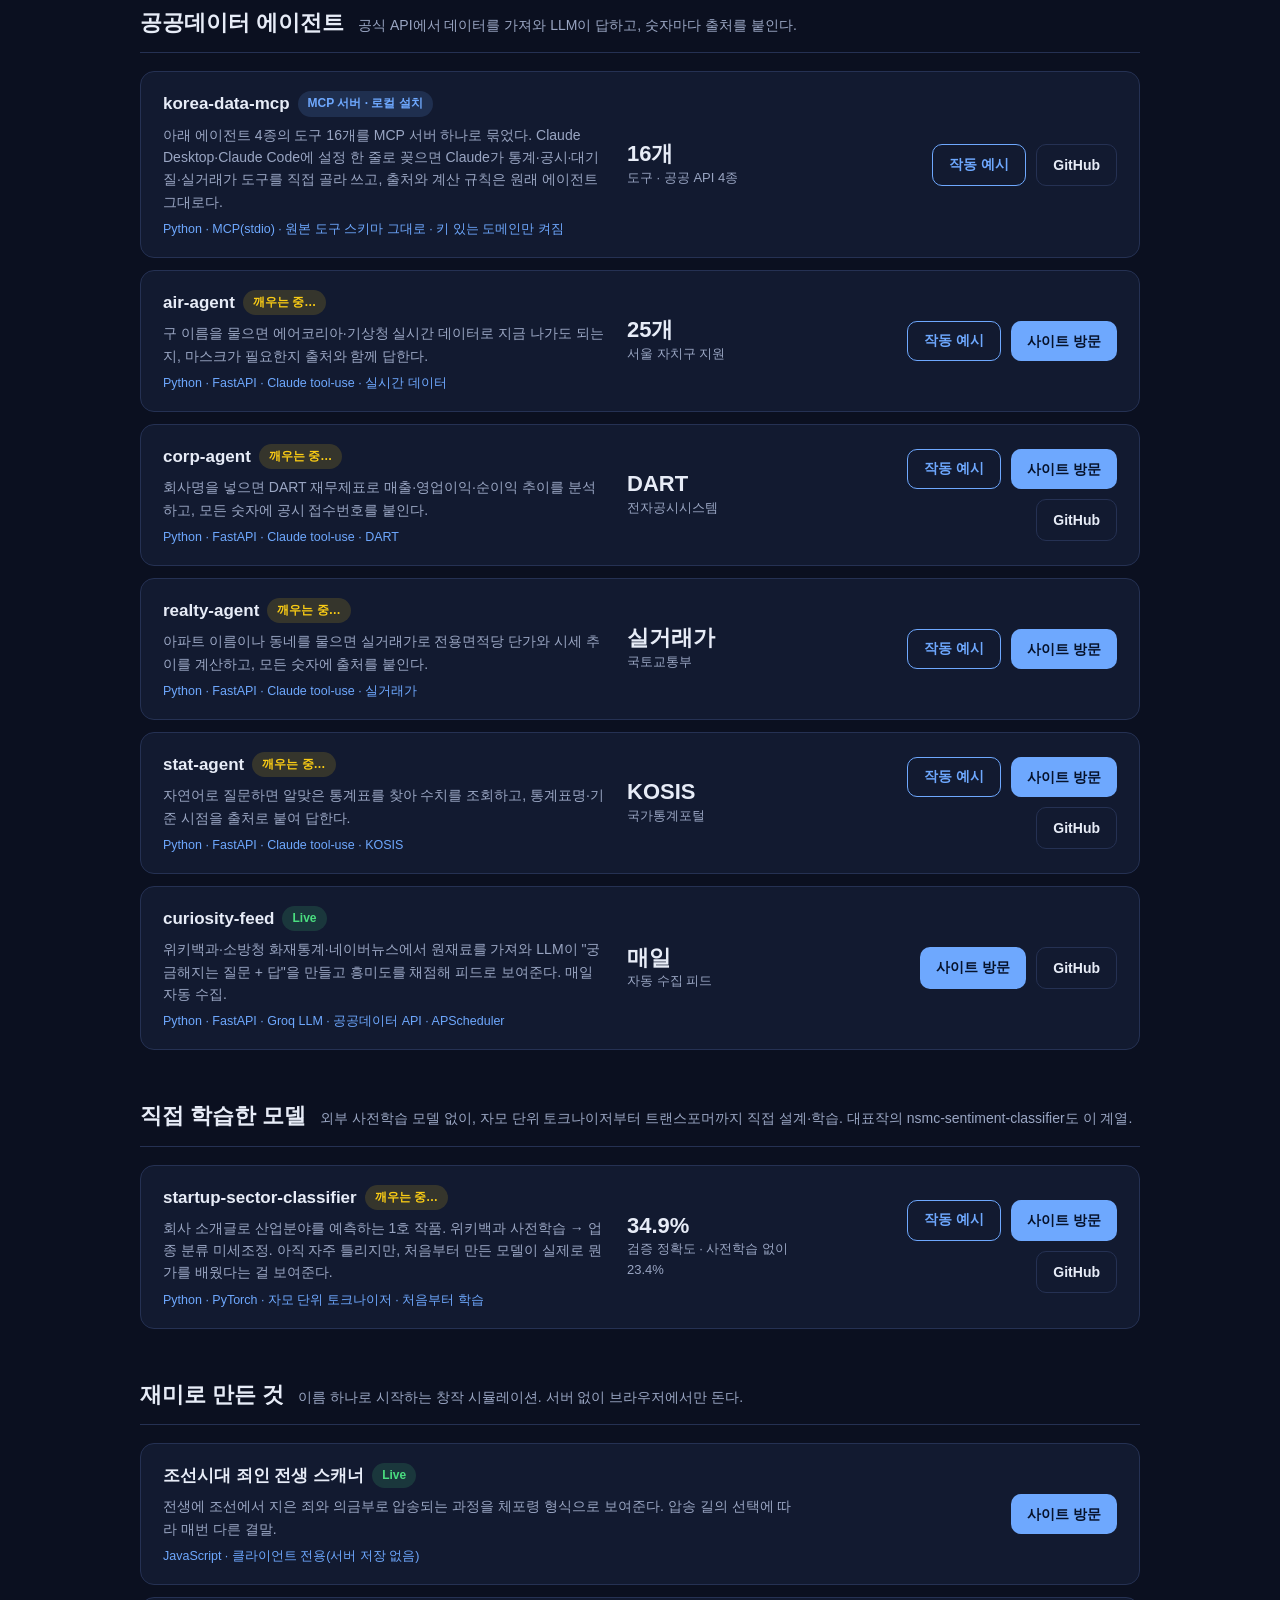
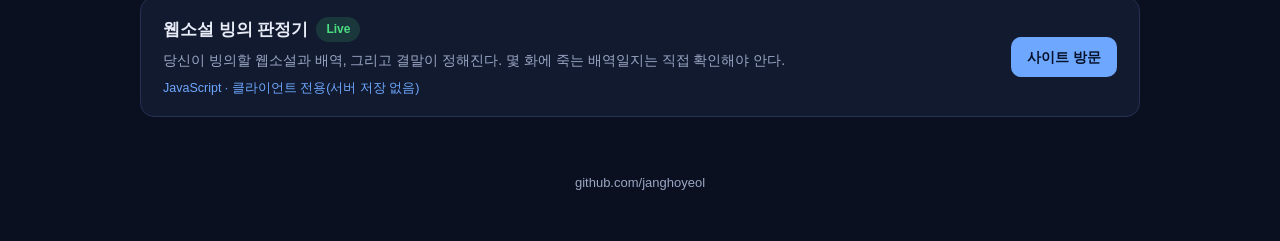
==== commit aca9d0b6: "korea-data-mcp 카드 추가: 실제 Claude ↔ MCP 대화 기록을 작동 예시로 - 공공데이터 에이전트 목록 맨 위. 웹 서버가 없어 깨우기 확인 대신 "MCP 서버 " ====
--- a/public/index.html
+++ b/public/index.html
@@ -109,6 +109,22 @@
     <article class="item">
       <div class="item-main">
         <div class="card-top">
+          <h3>korea-data-mcp</h3>
+          <span class="badge local">MCP 서버 · 로컬 설치</span>
+        </div>
+        <p class="desc">아래 에이전트 4종의 도구 16개를 MCP 서버 하나로 묶었다. Claude Desktop·Claude Code에 설정 한 줄로 꽂으면 Claude가 통계·공시·대기질·실거래가 도구를 직접 골라 쓰고, 출처와 계산 규칙은 원래 에이전트 그대로다.</p>
+        <p class="tags">Python · MCP(stdio) · 원본 도구 스키마 그대로 · 키 있는 도메인만 켜짐</p>
+      </div>
+      <p class="kicker"><strong>16개</strong><span>도구 · 공공 API 4종</span></p>
+      <div class="actions">
+        <button class="btn demo" type="button" data-demo="img/demo/korea-data-mcp.webp" data-q="카카오 최근 3년 매출 추이" data-foot="2026-10-30 실제 Claude ↔ MCP 대화 기록(scripts/claude_check.py). 웹 화면이 없는 서버라 GitHub의 설치 방법으로 직접 연결해 보세요.">작동 예시</button>
+        <a class="btn ghost" href="https://github.com/janghoyeol/korea-data-mcp" target="_blank" rel="noopener">GitHub</a>
+      </div>
+    </article>
+
+    <article class="item">
+      <div class="item-main">
+        <div class="card-top">
           <h3>air-agent</h3>
           <span class="badge checking" data-wake-url="https://air-agent-b5s1.onrender.com">확인 중…</span>
         </div>
--- a/public/style.css
+++ b/public/style.css
@@ -93,6 +93,11 @@
   background: rgba(250, 204, 21, 0.15);
   color: #facc15;
   animation: pulse 1.4s ease-in-out infinite;
+}
+
+.badge.local {
+  background: rgba(110, 168, 254, 0.15);
+  color: var(--accent);
 }
 
 .badge.error {
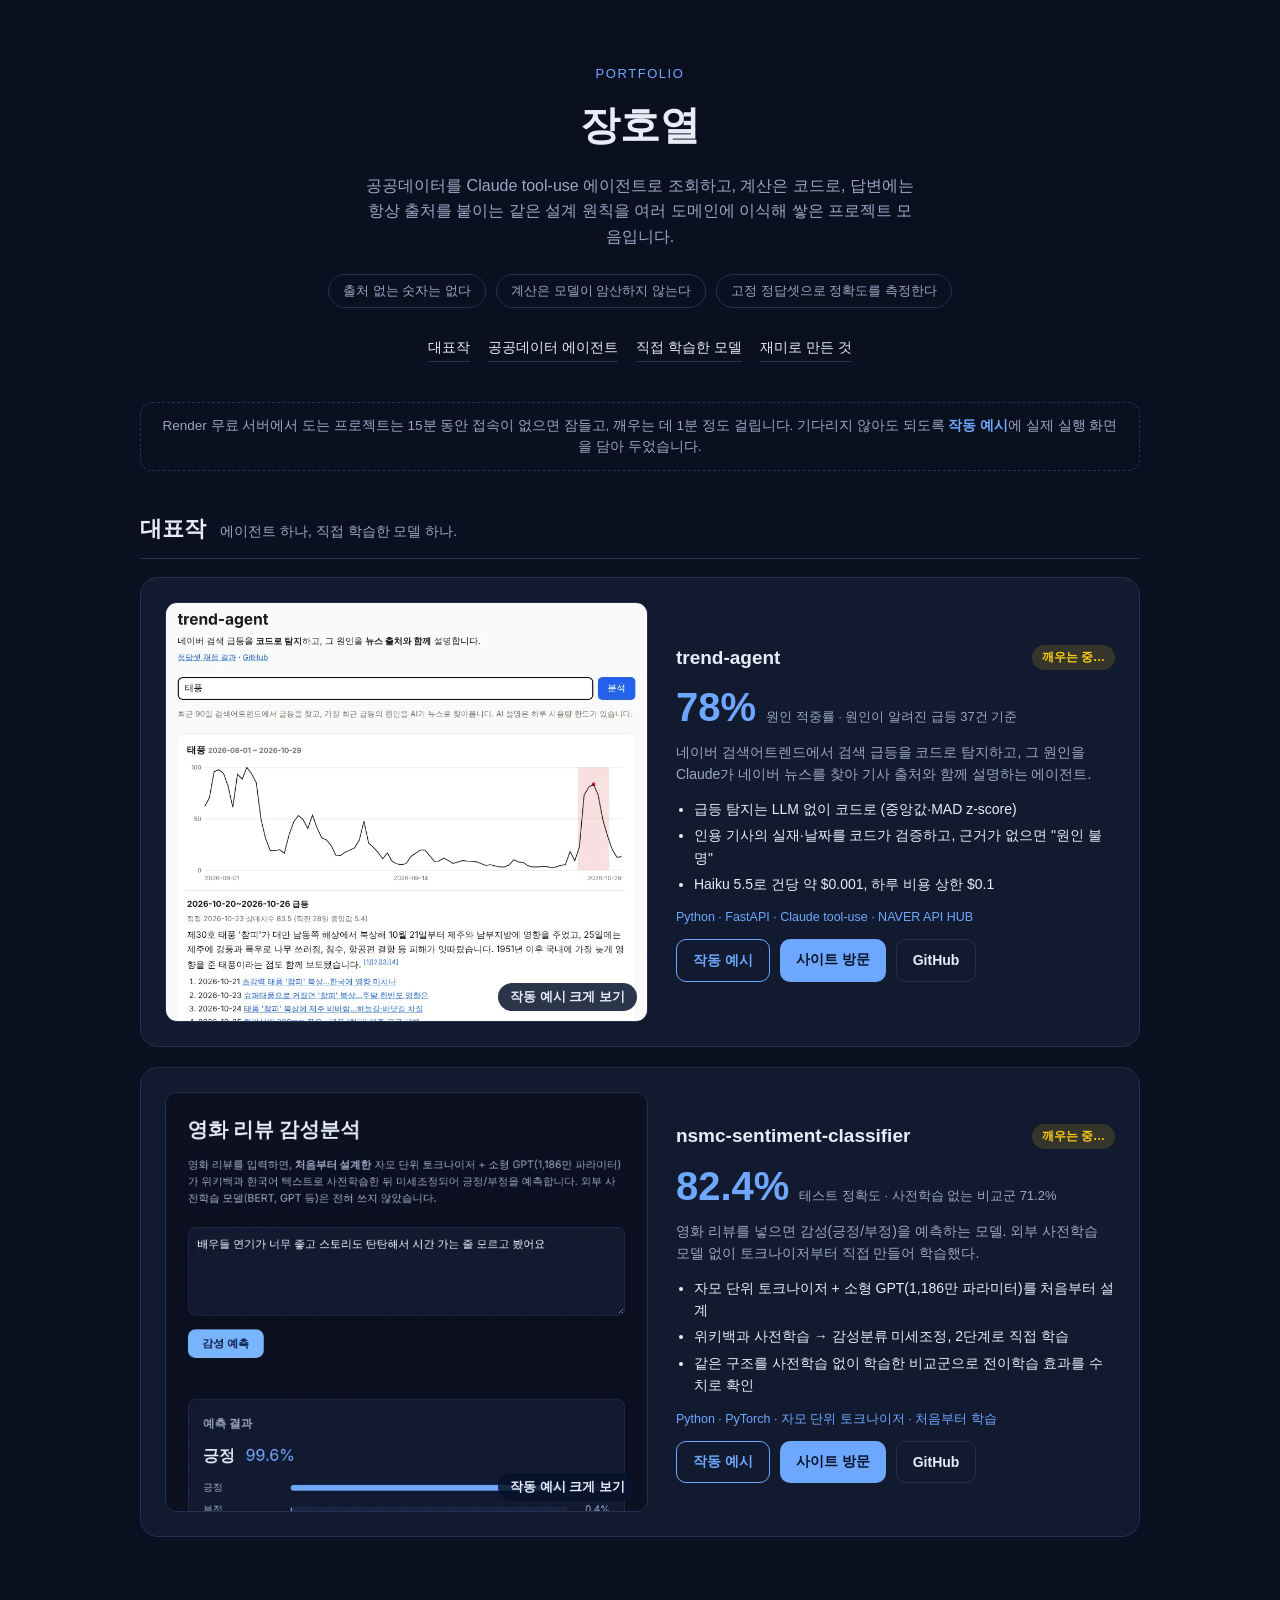
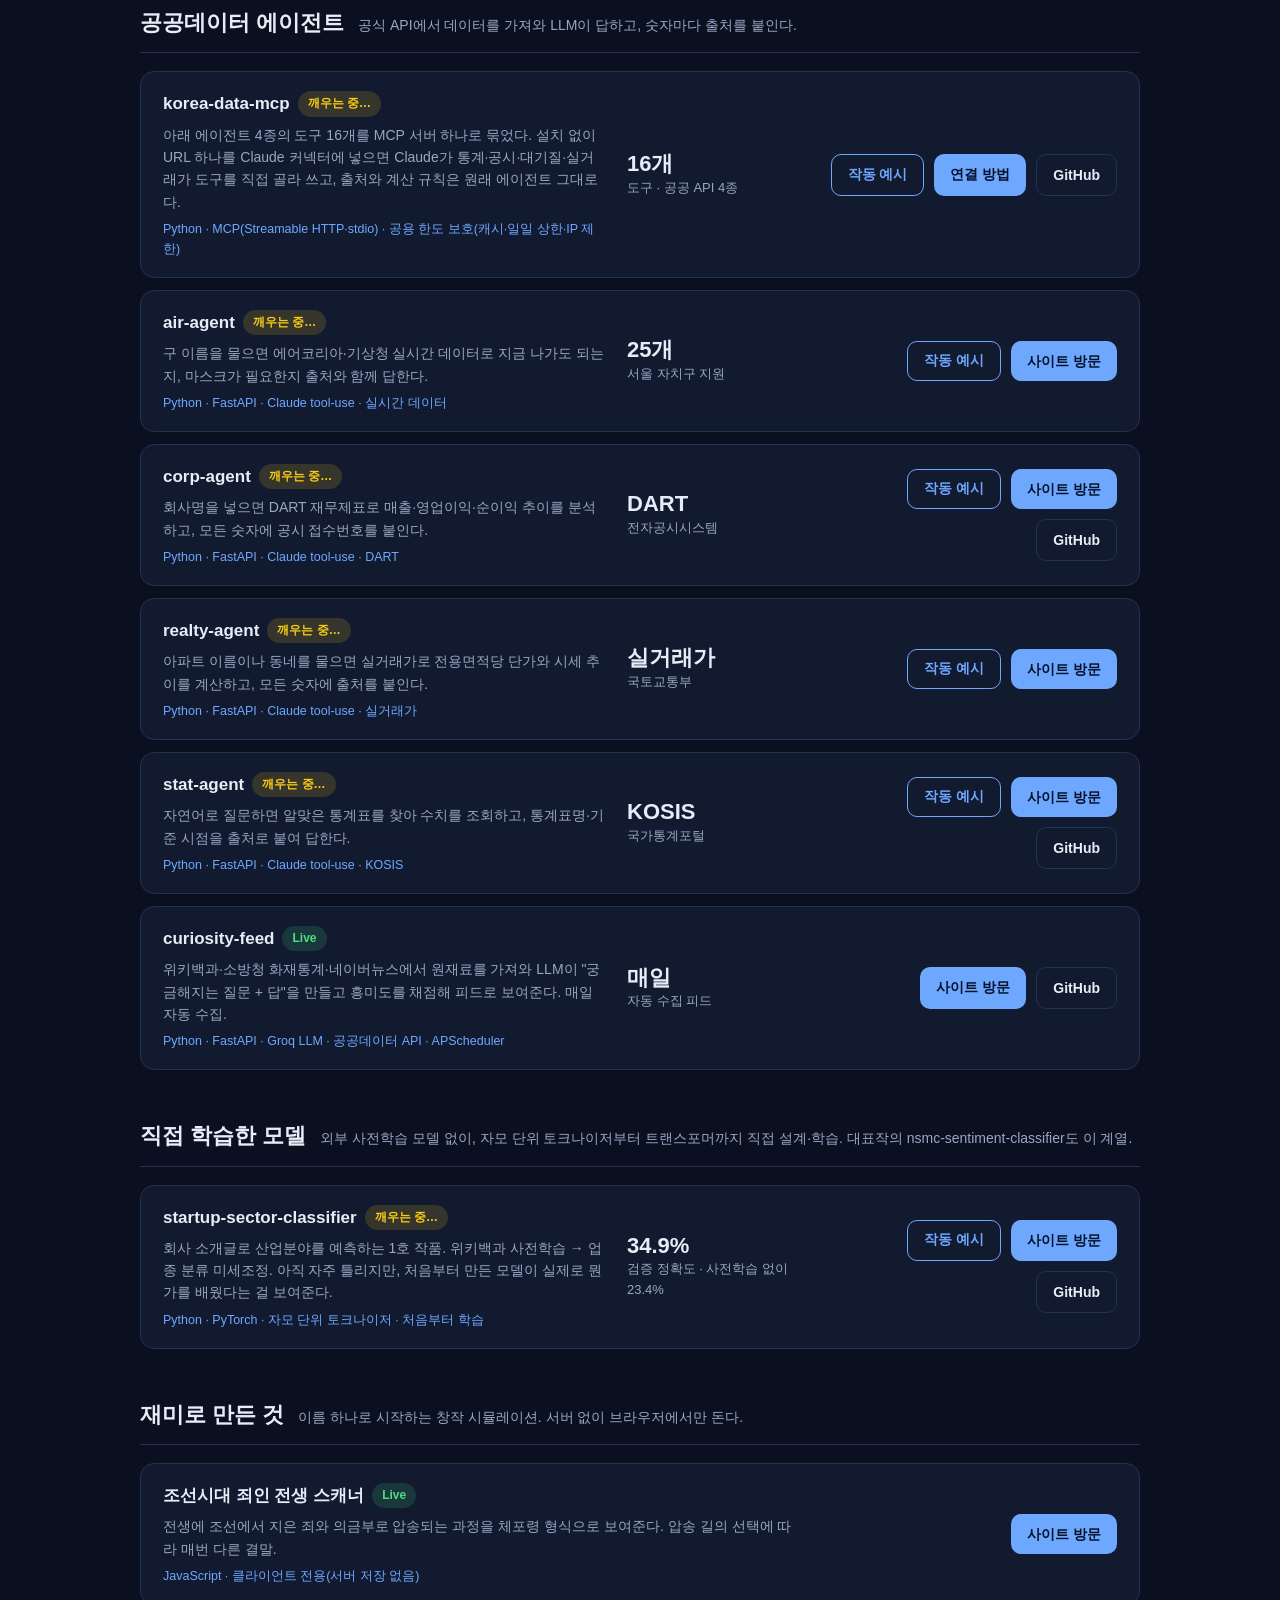
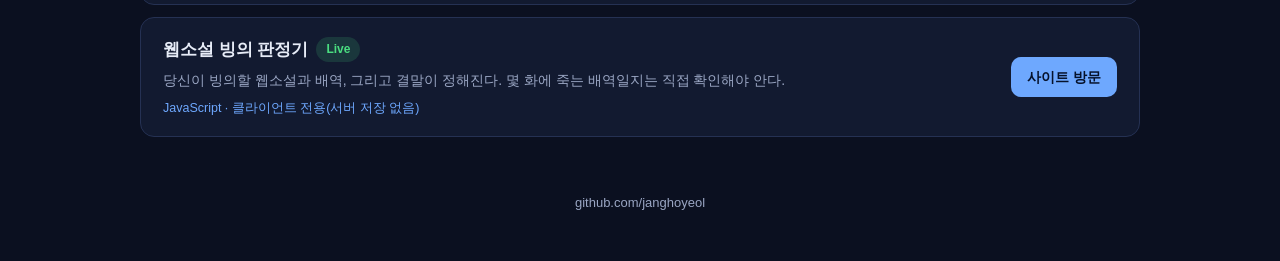
==== commit f9438ecf: "korea-data-mcp 카드: 원격 서버 배포 반영 (깨우기 배지·연결 방법·상태 확인 허용 목록) Co-Authored-By: Claude Opus 5.5 <noreply@a" ====
--- a/public/index.html
+++ b/public/index.html
@@ -110,14 +110,15 @@
       <div class="item-main">
         <div class="card-top">
           <h3>korea-data-mcp</h3>
-          <span class="badge local">MCP 서버 · 로컬 설치</span>
-        </div>
-        <p class="desc">아래 에이전트 4종의 도구 16개를 MCP 서버 하나로 묶었다. Claude Desktop·Claude Code에 설정 한 줄로 꽂으면 Claude가 통계·공시·대기질·실거래가 도구를 직접 골라 쓰고, 출처와 계산 규칙은 원래 에이전트 그대로다.</p>
-        <p class="tags">Python · MCP(stdio) · 원본 도구 스키마 그대로 · 키 있는 도메인만 켜짐</p>
+          <span class="badge checking" data-wake-url="https://korea-data-mcp.onrender.com">확인 중…</span>
+        </div>
+        <p class="desc">아래 에이전트 4종의 도구 16개를 MCP 서버 하나로 묶었다. 설치 없이 URL 하나를 Claude 커넥터에 넣으면 Claude가 통계·공시·대기질·실거래가 도구를 직접 골라 쓰고, 출처와 계산 규칙은 원래 에이전트 그대로다.</p>
+        <p class="tags">Python · MCP(Streamable HTTP·stdio) · 공용 한도 보호(캐시·일일 상한·IP 제한)</p>
       </div>
       <p class="kicker"><strong>16개</strong><span>도구 · 공공 API 4종</span></p>
       <div class="actions">
-        <button class="btn demo" type="button" data-demo="img/demo/korea-data-mcp.webp" data-q="카카오 최근 3년 매출 추이" data-foot="2026-10-30 실제 Claude ↔ MCP 대화 기록(scripts/claude_check.py). 웹 화면이 없는 서버라 GitHub의 설치 방법으로 직접 연결해 보세요.">작동 예시</button>
+        <button class="btn demo" type="button" data-demo="img/demo/korea-data-mcp.webp" data-q="카카오 최근 3년 매출 추이" data-foot="2026-10-30 실제 Claude ↔ MCP 대화 기록(scripts/claude_check.py). 직접 써 보려면 Claude 커넥터에 https://korea-data-mcp.onrender.com/mcp 를 넣으세요.">작동 예시</button>
+        <a class="btn primary" href="https://github.com/janghoyeol/korea-data-mcp#원격-서버-설치-없이" target="_blank" rel="noopener">연결 방법</a>
         <a class="btn ghost" href="https://github.com/janghoyeol/korea-data-mcp" target="_blank" rel="noopener">GitHub</a>
       </div>
     </article>
--- a/public/style.css
+++ b/public/style.css
@@ -93,11 +93,6 @@
   background: rgba(250, 204, 21, 0.15);
   color: #facc15;
   animation: pulse 1.4s ease-in-out infinite;
-}
-
-.badge.local {
-  background: rgba(110, 168, 254, 0.15);
-  color: var(--accent);
 }
 
 .badge.error {
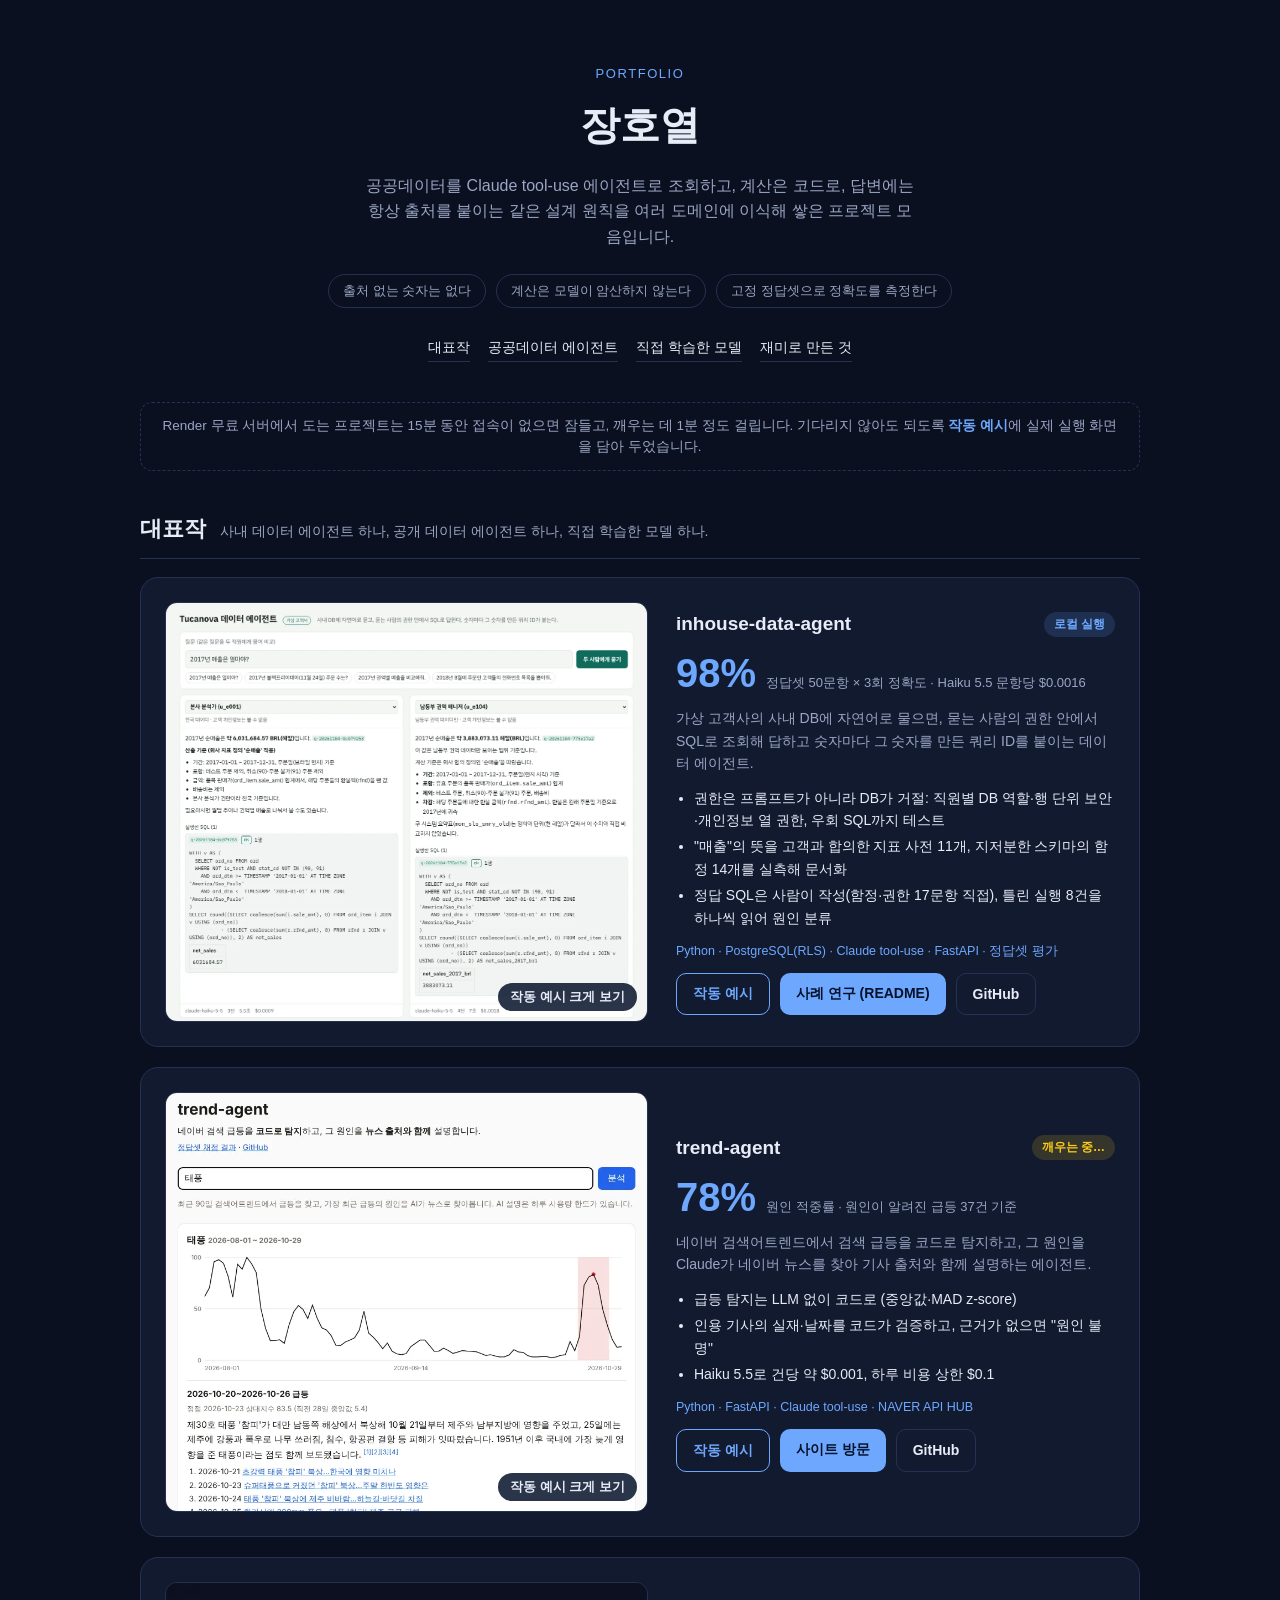
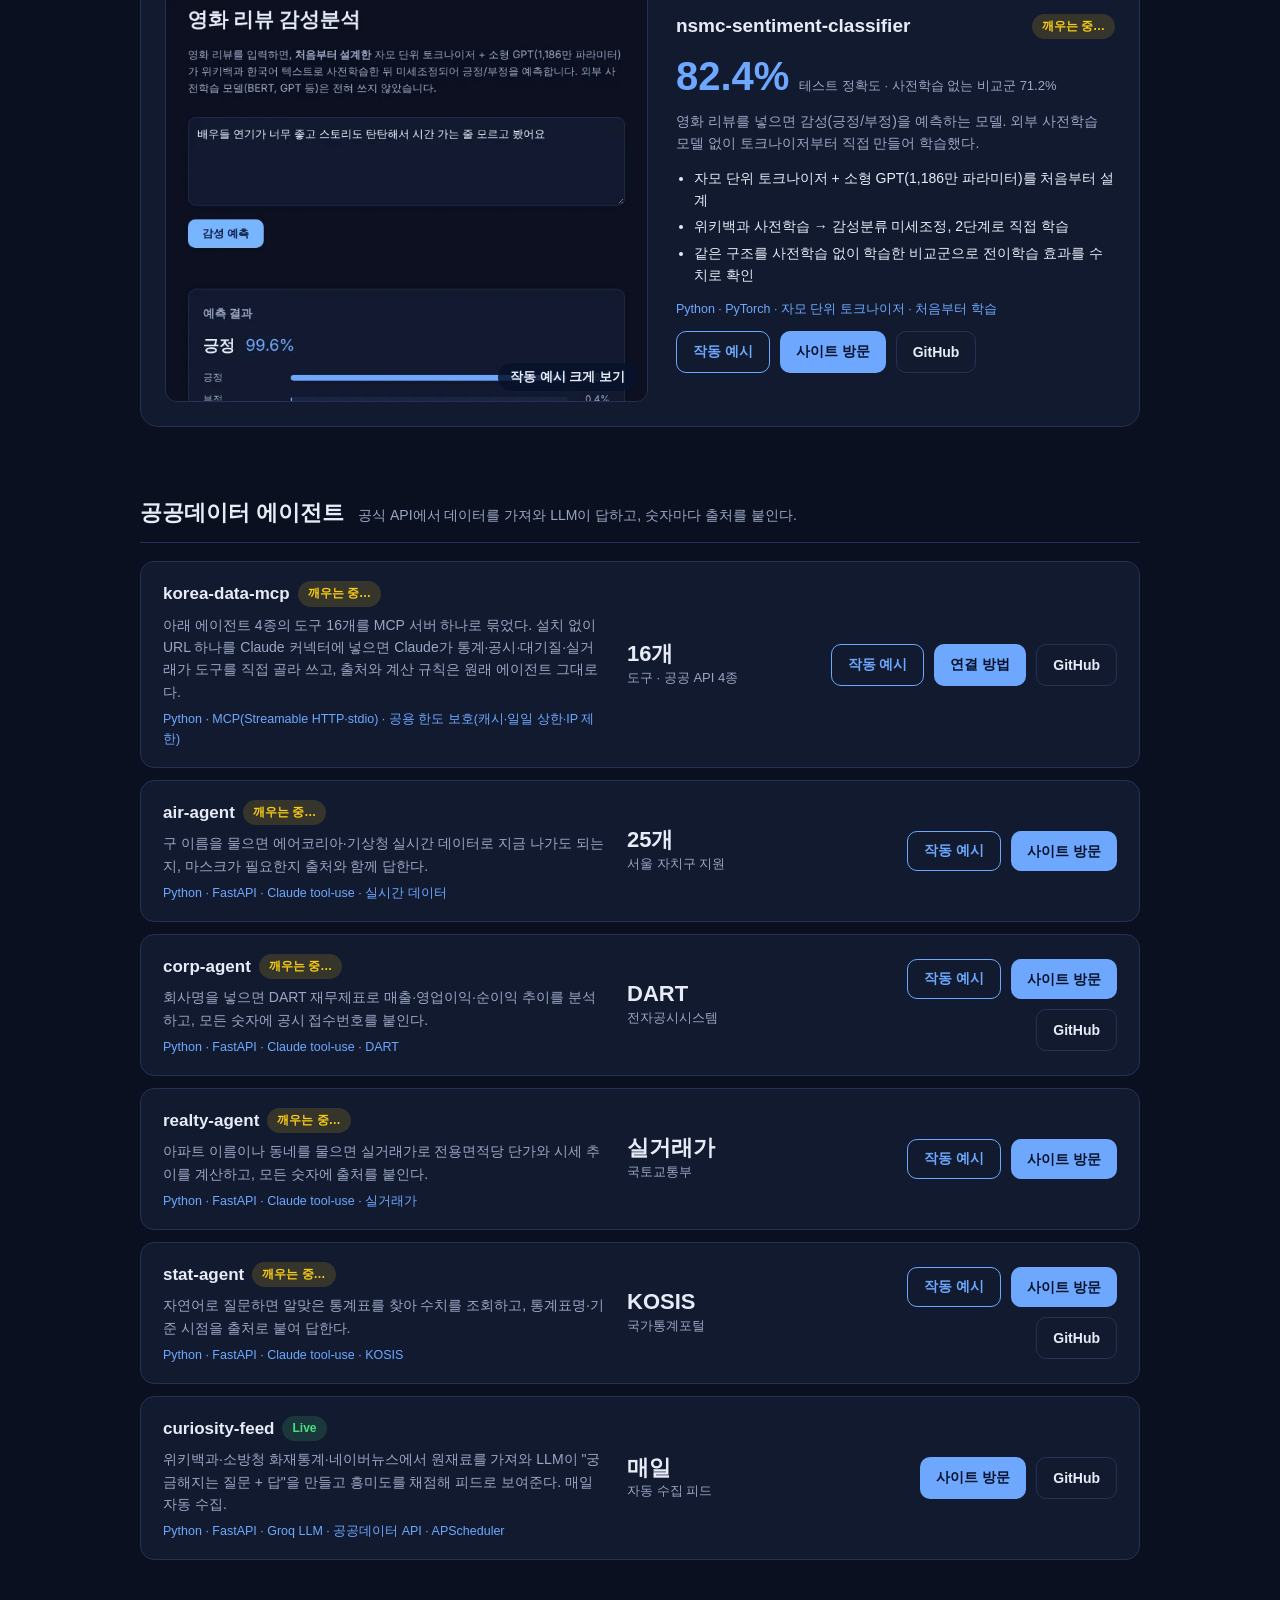
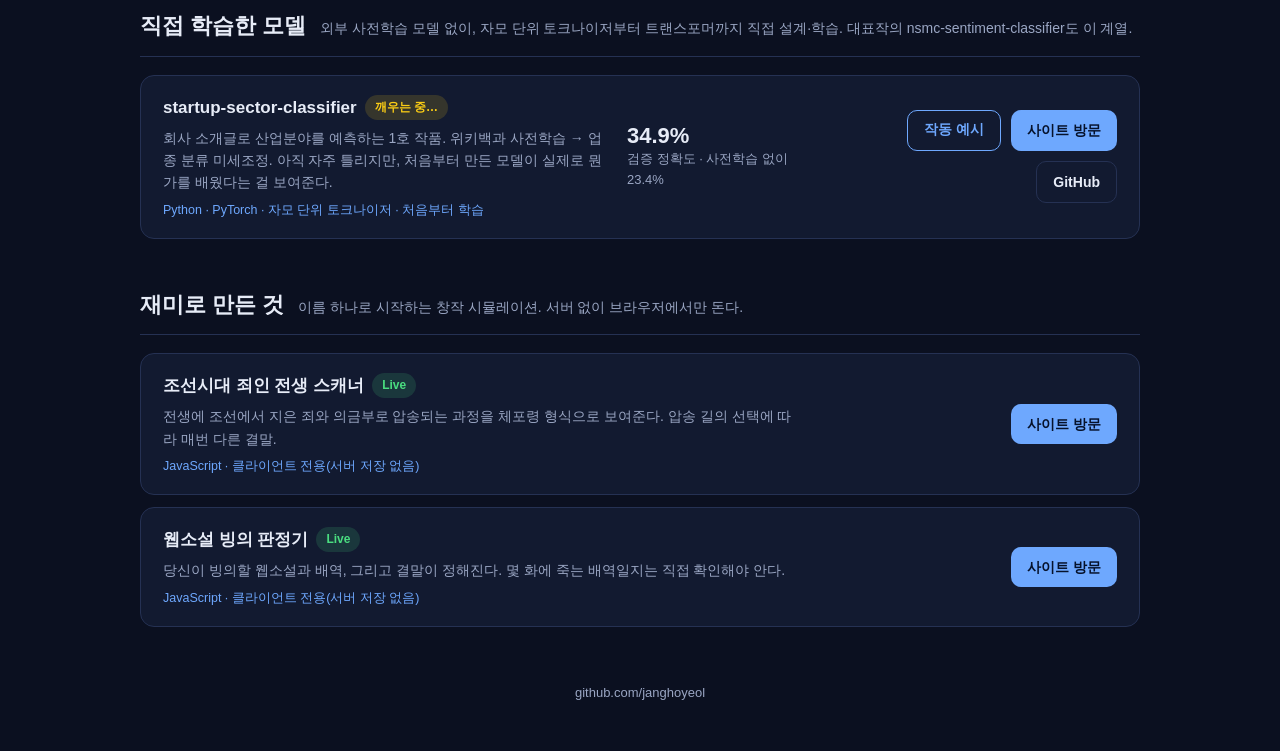
==== commit d6a7abb5: "대표작에 inhouse-data-agent 카드 추가: 정답셋 98%, 같은 질문을 권한별로 비교하는 작동 예시 Co-Authored-By: Claude Opus 5.5 <nore" ====
--- a/public/index.html
+++ b/public/index.html
@@ -37,8 +37,37 @@
 <section id="featured" class="section">
   <div class="section-head">
     <h2>대표작</h2>
-    <p>에이전트 하나, 직접 학습한 모델 하나.</p>
-  </div>
+    <p>사내 데이터 에이전트 하나, 공개 데이터 에이전트 하나, 직접 학습한 모델 하나.</p>
+  </div>
+
+  <article class="feature">
+    <button class="shot" type="button" data-demo="img/demo/inhouse.webp" data-q="2017년 매출은 얼마야? — 본사 분석가 vs 남동부 권역 매니저" data-foot="2026-11-04 실제 실행 화면(로컬). 같은 질문·같은 SQL인데 권한에 따라 전국 매출과 남동부 매출로 답이 갈린다. 실행 방법은 GitHub에 있습니다." aria-label="작동 예시 크게 보기">
+      <img src="img/demo/inhouse.webp" width="1280" height="1201" loading="lazy" alt="inhouse-data-agent 실행 화면: 같은 매출 질문에 본사 분석가는 전국 6,031,684.57 헤알, 남동부 매니저는 자기 권역 3,883,073.11 헤알을 답하고 각각 실행한 SQL과 쿼리 ID가 붙어 있다">
+      <span class="shot-label">작동 예시 크게 보기</span>
+    </button>
+    <div class="feature-body">
+      <div class="card-top">
+        <h3>inhouse-data-agent</h3>
+        <span class="badge local">로컬 실행</span>
+      </div>
+      <p class="metric"><strong>98%</strong><span>정답셋 50문항 × 3회 정확도 · Haiku 5.5 문항당 $0.0016</span></p>
+      <p class="desc">
+        가상 고객사의 사내 DB에 자연어로 물으면, 묻는 사람의 권한 안에서 SQL로 조회해 답하고
+        숫자마다 그 숫자를 만든 쿼리 ID를 붙이는 데이터 에이전트.
+      </p>
+      <ul class="points">
+        <li>권한은 프롬프트가 아니라 DB가 거절: 직원별 DB 역할·행 단위 보안·개인정보 열 권한, 우회 SQL까지 테스트</li>
+        <li>"매출"의 뜻을 고객과 합의한 지표 사전 11개, 지저분한 스키마의 함정 14개를 실측해 문서화</li>
+        <li>정답 SQL은 사람이 작성(함정·권한 17문항 직접), 틀린 실행 8건을 하나씩 읽어 원인 분류</li>
+      </ul>
+      <p class="tags">Python · PostgreSQL(RLS) · Claude tool-use · FastAPI · 정답셋 평가</p>
+      <div class="actions">
+        <button class="btn demo" type="button" data-demo="img/demo/inhouse.webp" data-q="2017년 매출은 얼마야? — 본사 분석가 vs 남동부 권역 매니저" data-foot="2026-11-04 실제 실행 화면(로컬). 같은 질문·같은 SQL인데 권한에 따라 전국 매출과 남동부 매출로 답이 갈린다. 실행 방법은 GitHub에 있습니다.">작동 예시</button>
+        <a class="btn primary" href="https://github.com/janghoyeol/inhouse-data-agent#readme" target="_blank" rel="noopener">사례 연구 (README)</a>
+        <a class="btn ghost" href="https://github.com/janghoyeol/inhouse-data-agent" target="_blank" rel="noopener">GitHub</a>
+      </div>
+    </div>
+  </article>
 
   <article class="feature">
     <button class="shot" type="button" data-demo="img/demo/trend.webp" data-q="태풍" aria-label="작동 예시 크게 보기">
--- a/public/style.css
+++ b/public/style.css
@@ -93,6 +93,11 @@
   background: rgba(250, 204, 21, 0.15);
   color: #facc15;
   animation: pulse 1.4s ease-in-out infinite;
+}
+
+.badge.local {
+  background: rgba(110, 168, 254, 0.15);
+  color: var(--accent);
 }
 
 .badge.error {
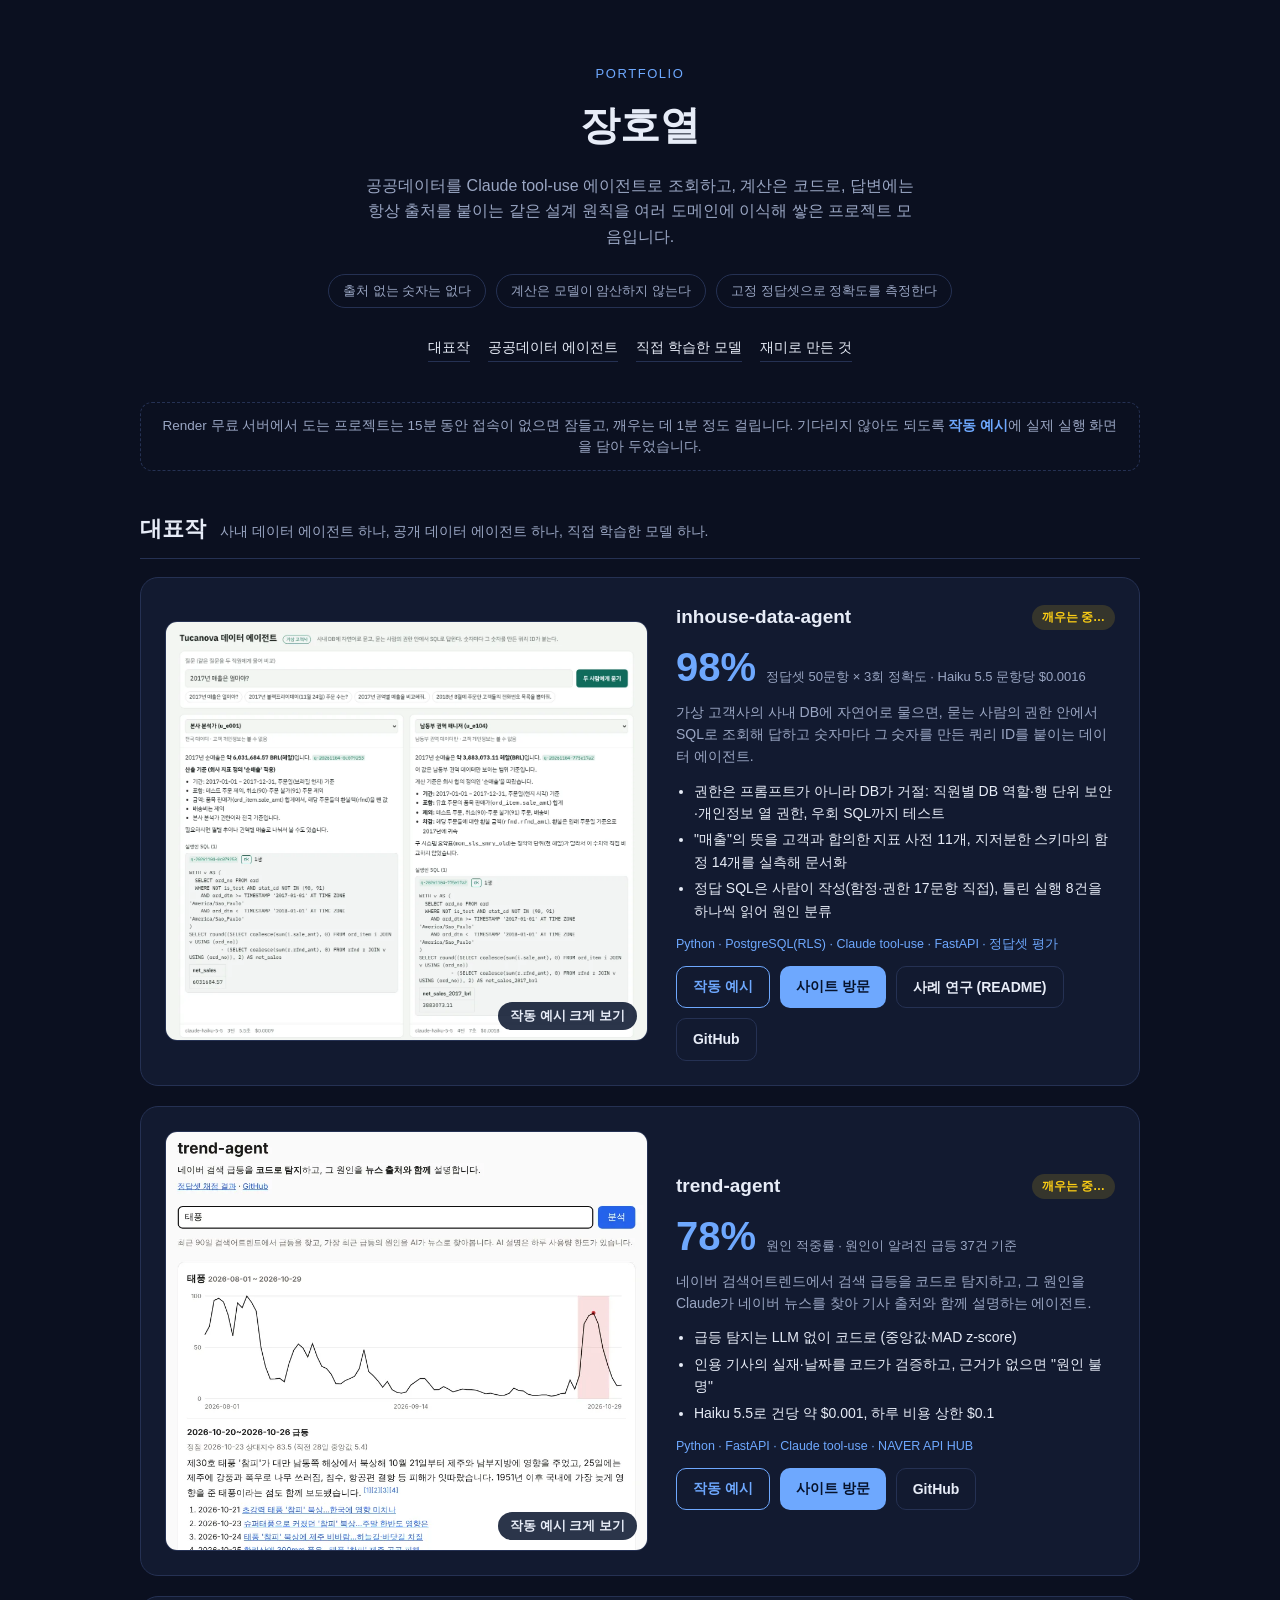
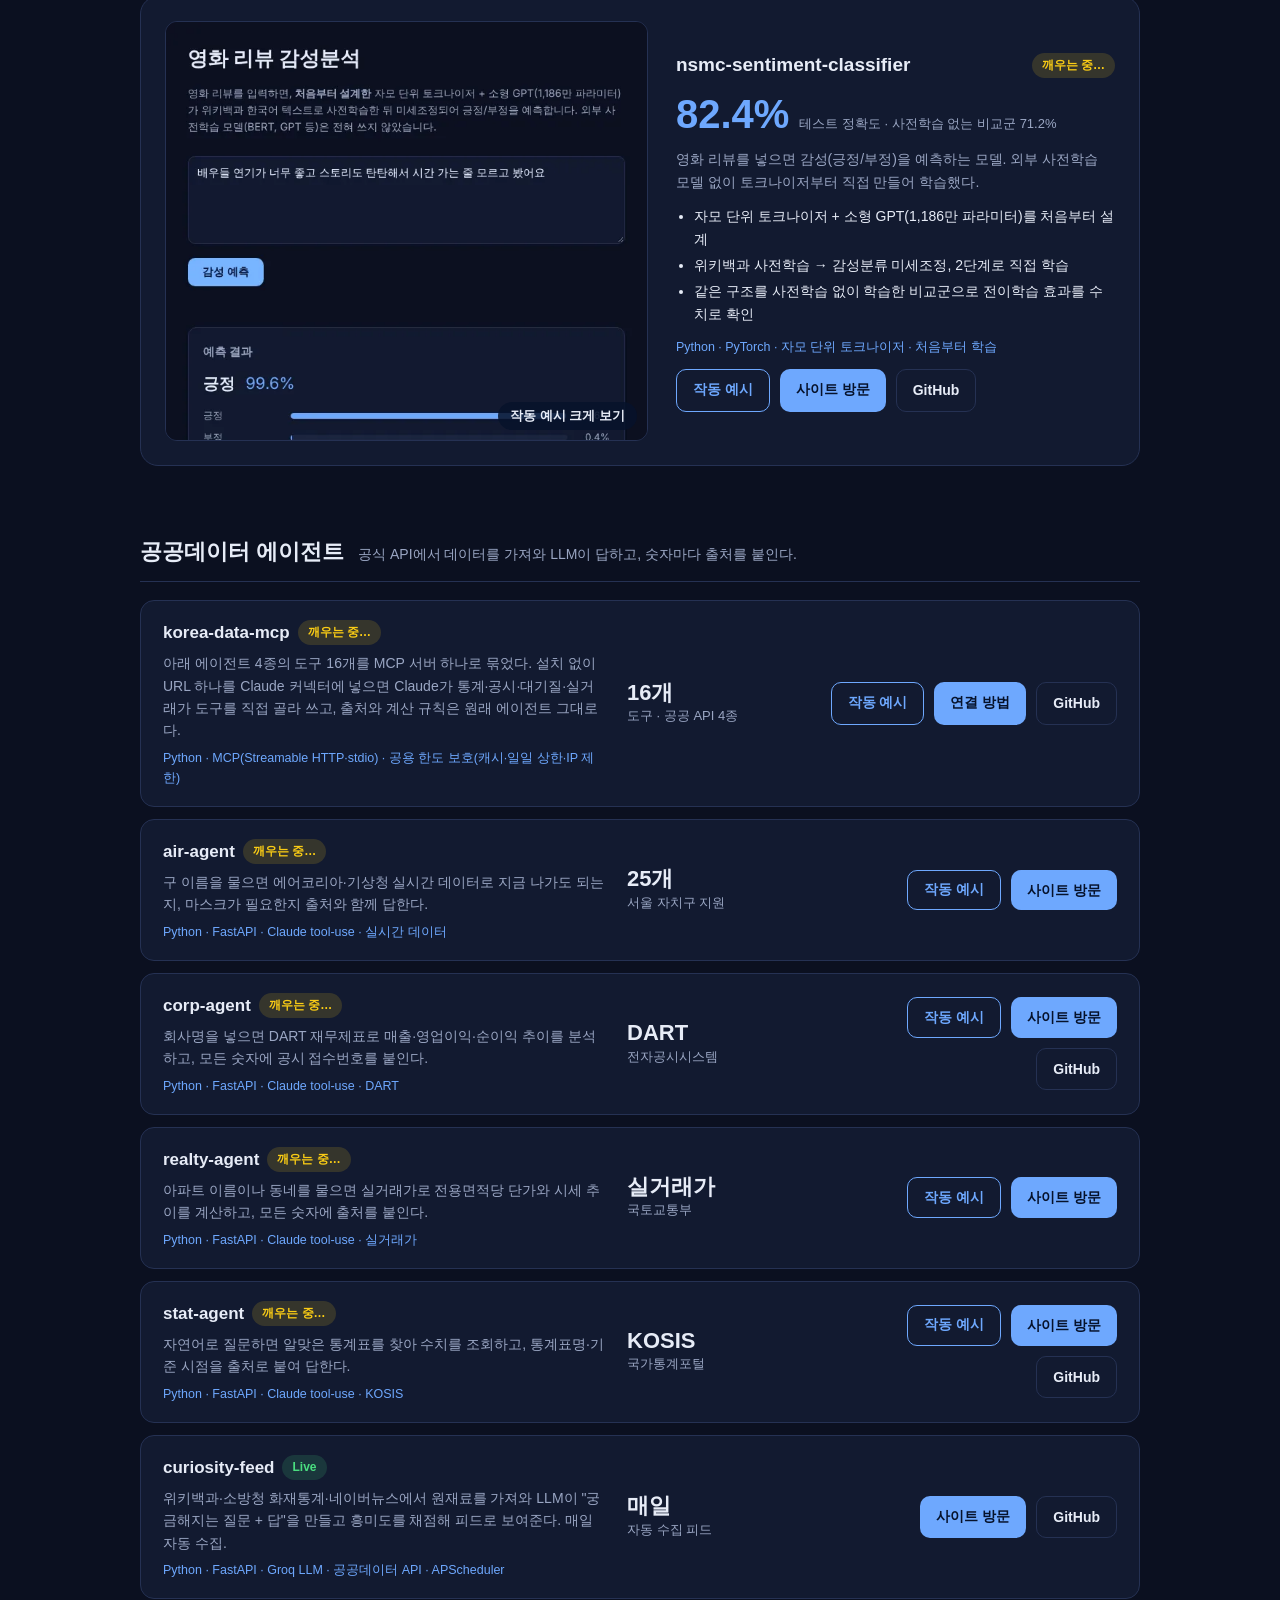
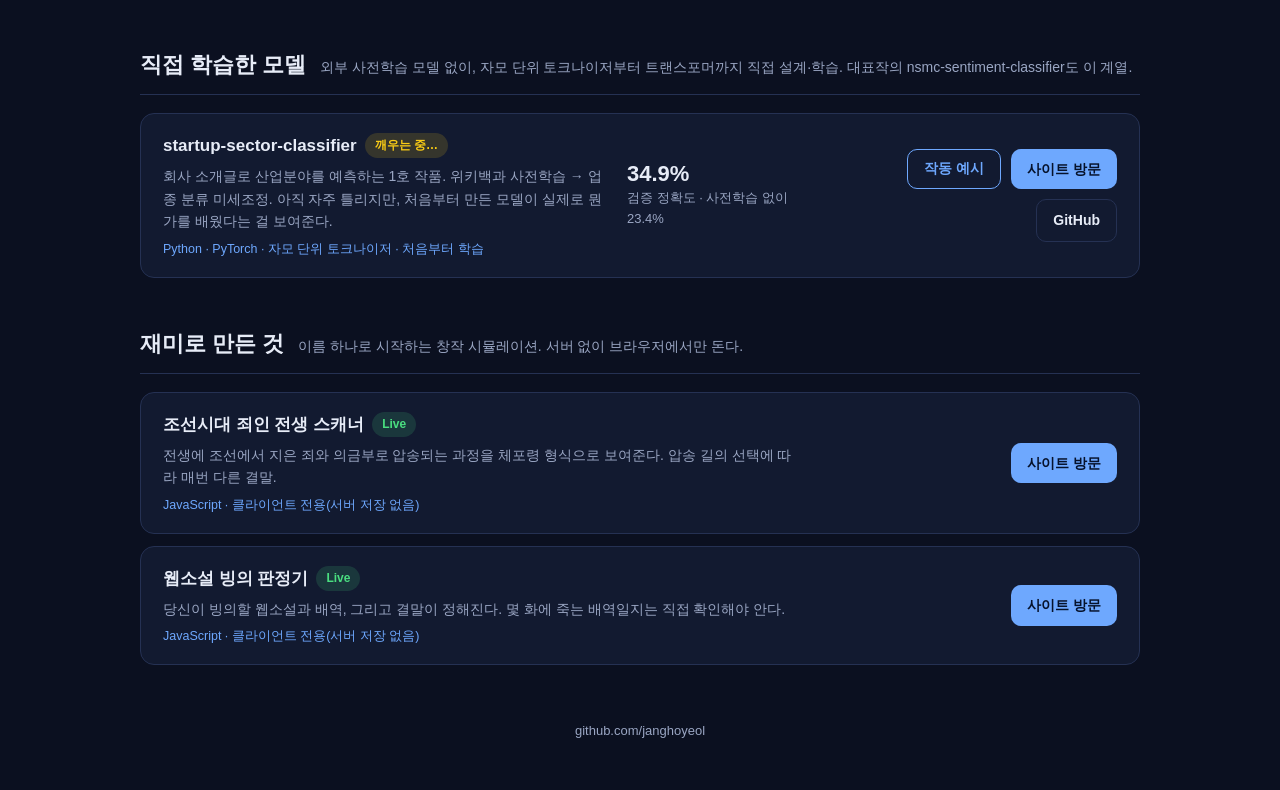
==== commit a01a2f6d: "inhouse-data-agent 공개 배포: 상태 배지(깨우기)·사이트 방문 버튼 Co-Authored-By: Claude Opus 5.5 <noreply@anthropic.co" ====
--- a/public/index.html
+++ b/public/index.html
@@ -41,14 +41,14 @@
   </div>
 
   <article class="feature">
-    <button class="shot" type="button" data-demo="img/demo/inhouse.webp" data-q="2017년 매출은 얼마야? — 본사 분석가 vs 남동부 권역 매니저" data-foot="2026-11-04 실제 실행 화면(로컬). 같은 질문·같은 SQL인데 권한에 따라 전국 매출과 남동부 매출로 답이 갈린다. 실행 방법은 GitHub에 있습니다." aria-label="작동 예시 크게 보기">
+    <button class="shot" type="button" data-demo="img/demo/inhouse.webp" data-q="2017년 매출은 얼마야? — 본사 분석가 vs 남동부 권역 매니저" data-foot="2026-11-04 실제 실행 화면. 같은 질문·같은 SQL인데 권한에 따라 전국 매출과 남동부 매출로 답이 갈린다. 사이트에서 직원을 바꿔 직접 물어볼 수 있습니다." aria-label="작동 예시 크게 보기">
       <img src="img/demo/inhouse.webp" width="1280" height="1201" loading="lazy" alt="inhouse-data-agent 실행 화면: 같은 매출 질문에 본사 분석가는 전국 6,031,684.57 헤알, 남동부 매니저는 자기 권역 3,883,073.11 헤알을 답하고 각각 실행한 SQL과 쿼리 ID가 붙어 있다">
       <span class="shot-label">작동 예시 크게 보기</span>
     </button>
     <div class="feature-body">
       <div class="card-top">
         <h3>inhouse-data-agent</h3>
-        <span class="badge local">로컬 실행</span>
+        <span class="badge checking" data-wake-url="https://inhouse-data-agent.onrender.com">확인 중…</span>
       </div>
       <p class="metric"><strong>98%</strong><span>정답셋 50문항 × 3회 정확도 · Haiku 5.5 문항당 $0.0016</span></p>
       <p class="desc">
@@ -62,8 +62,9 @@
       </ul>
       <p class="tags">Python · PostgreSQL(RLS) · Claude tool-use · FastAPI · 정답셋 평가</p>
       <div class="actions">
-        <button class="btn demo" type="button" data-demo="img/demo/inhouse.webp" data-q="2017년 매출은 얼마야? — 본사 분석가 vs 남동부 권역 매니저" data-foot="2026-11-04 실제 실행 화면(로컬). 같은 질문·같은 SQL인데 권한에 따라 전국 매출과 남동부 매출로 답이 갈린다. 실행 방법은 GitHub에 있습니다.">작동 예시</button>
-        <a class="btn primary" href="https://github.com/janghoyeol/inhouse-data-agent#readme" target="_blank" rel="noopener">사례 연구 (README)</a>
+        <button class="btn demo" type="button" data-demo="img/demo/inhouse.webp" data-q="2017년 매출은 얼마야? — 본사 분석가 vs 남동부 권역 매니저" data-foot="2026-11-04 실제 실행 화면. 같은 질문·같은 SQL인데 권한에 따라 전국 매출과 남동부 매출로 답이 갈린다. 사이트에서 직원을 바꿔 직접 물어볼 수 있습니다.">작동 예시</button>
+        <a class="btn primary" href="https://inhouse-data-agent.onrender.com" target="_blank" rel="noopener">사이트 방문</a>
+        <a class="btn ghost" href="https://github.com/janghoyeol/inhouse-data-agent#readme" target="_blank" rel="noopener">사례 연구 (README)</a>
         <a class="btn ghost" href="https://github.com/janghoyeol/inhouse-data-agent" target="_blank" rel="noopener">GitHub</a>
       </div>
     </div>
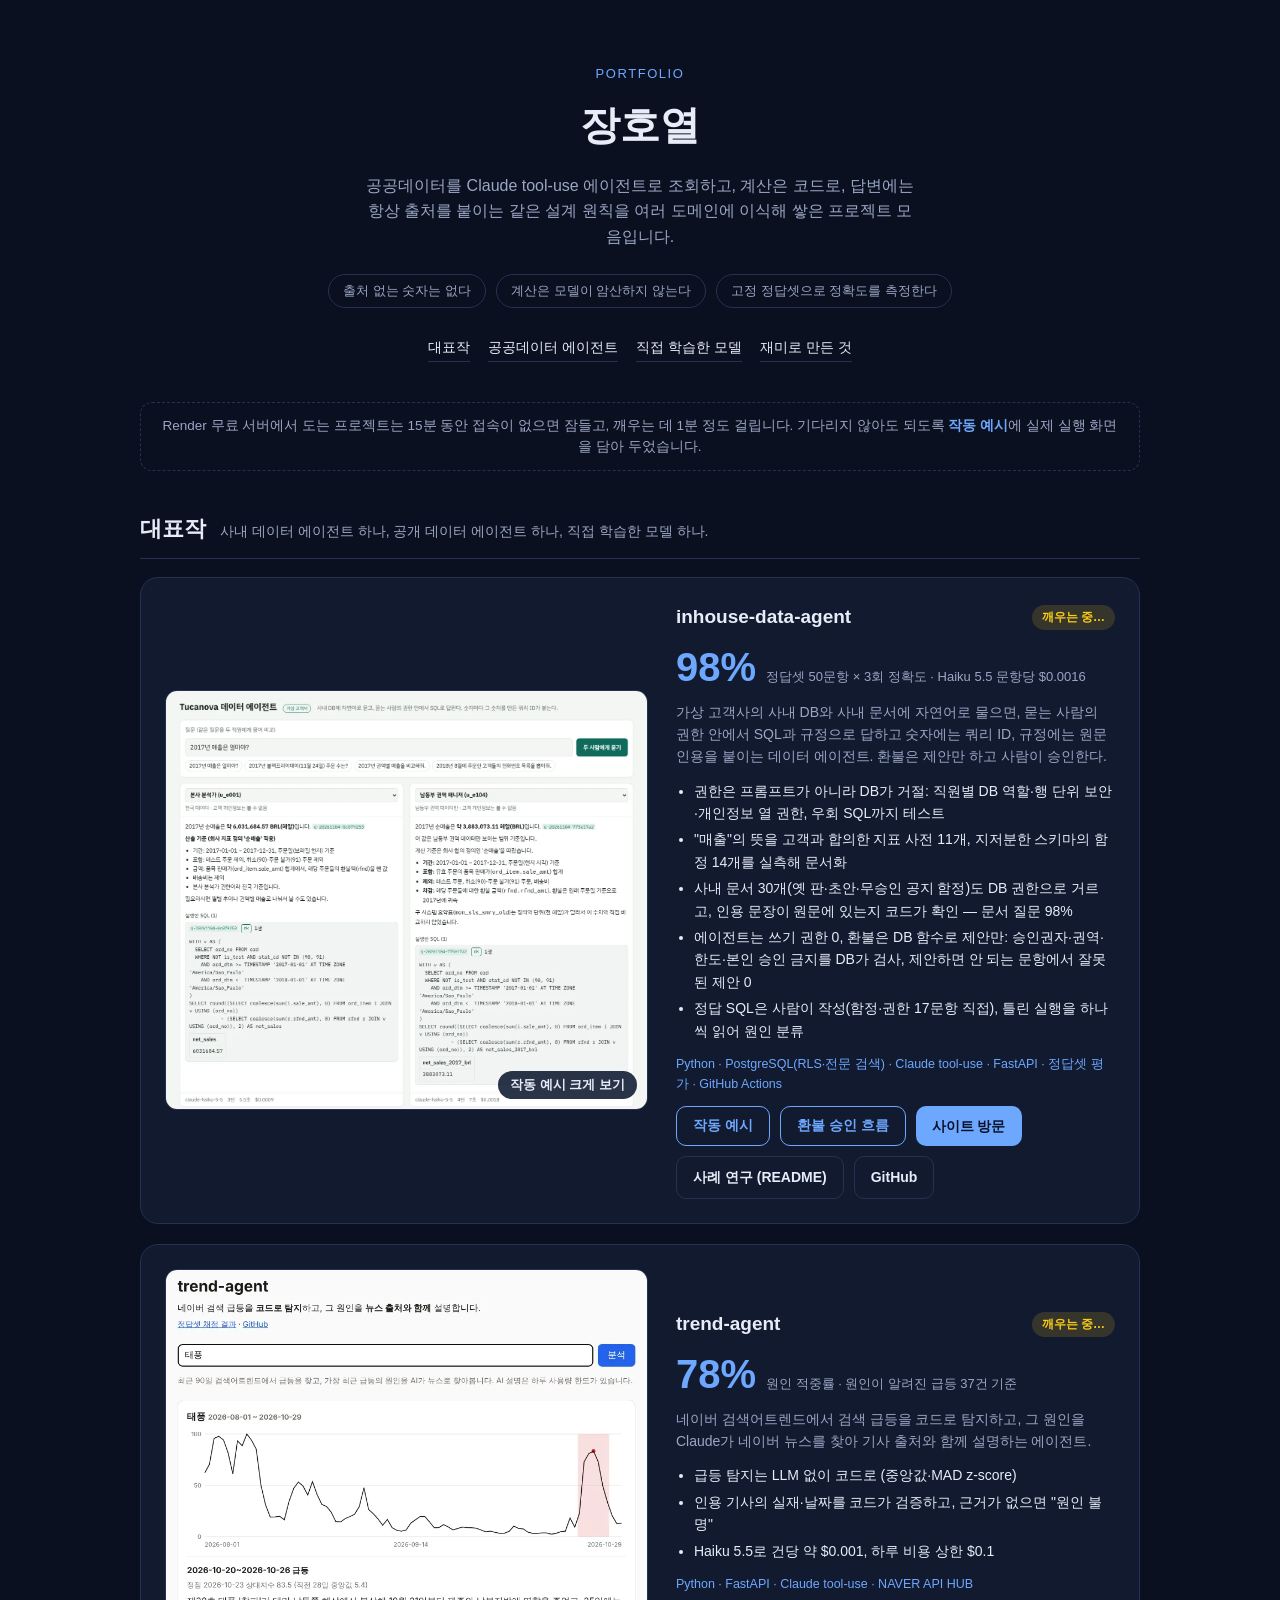
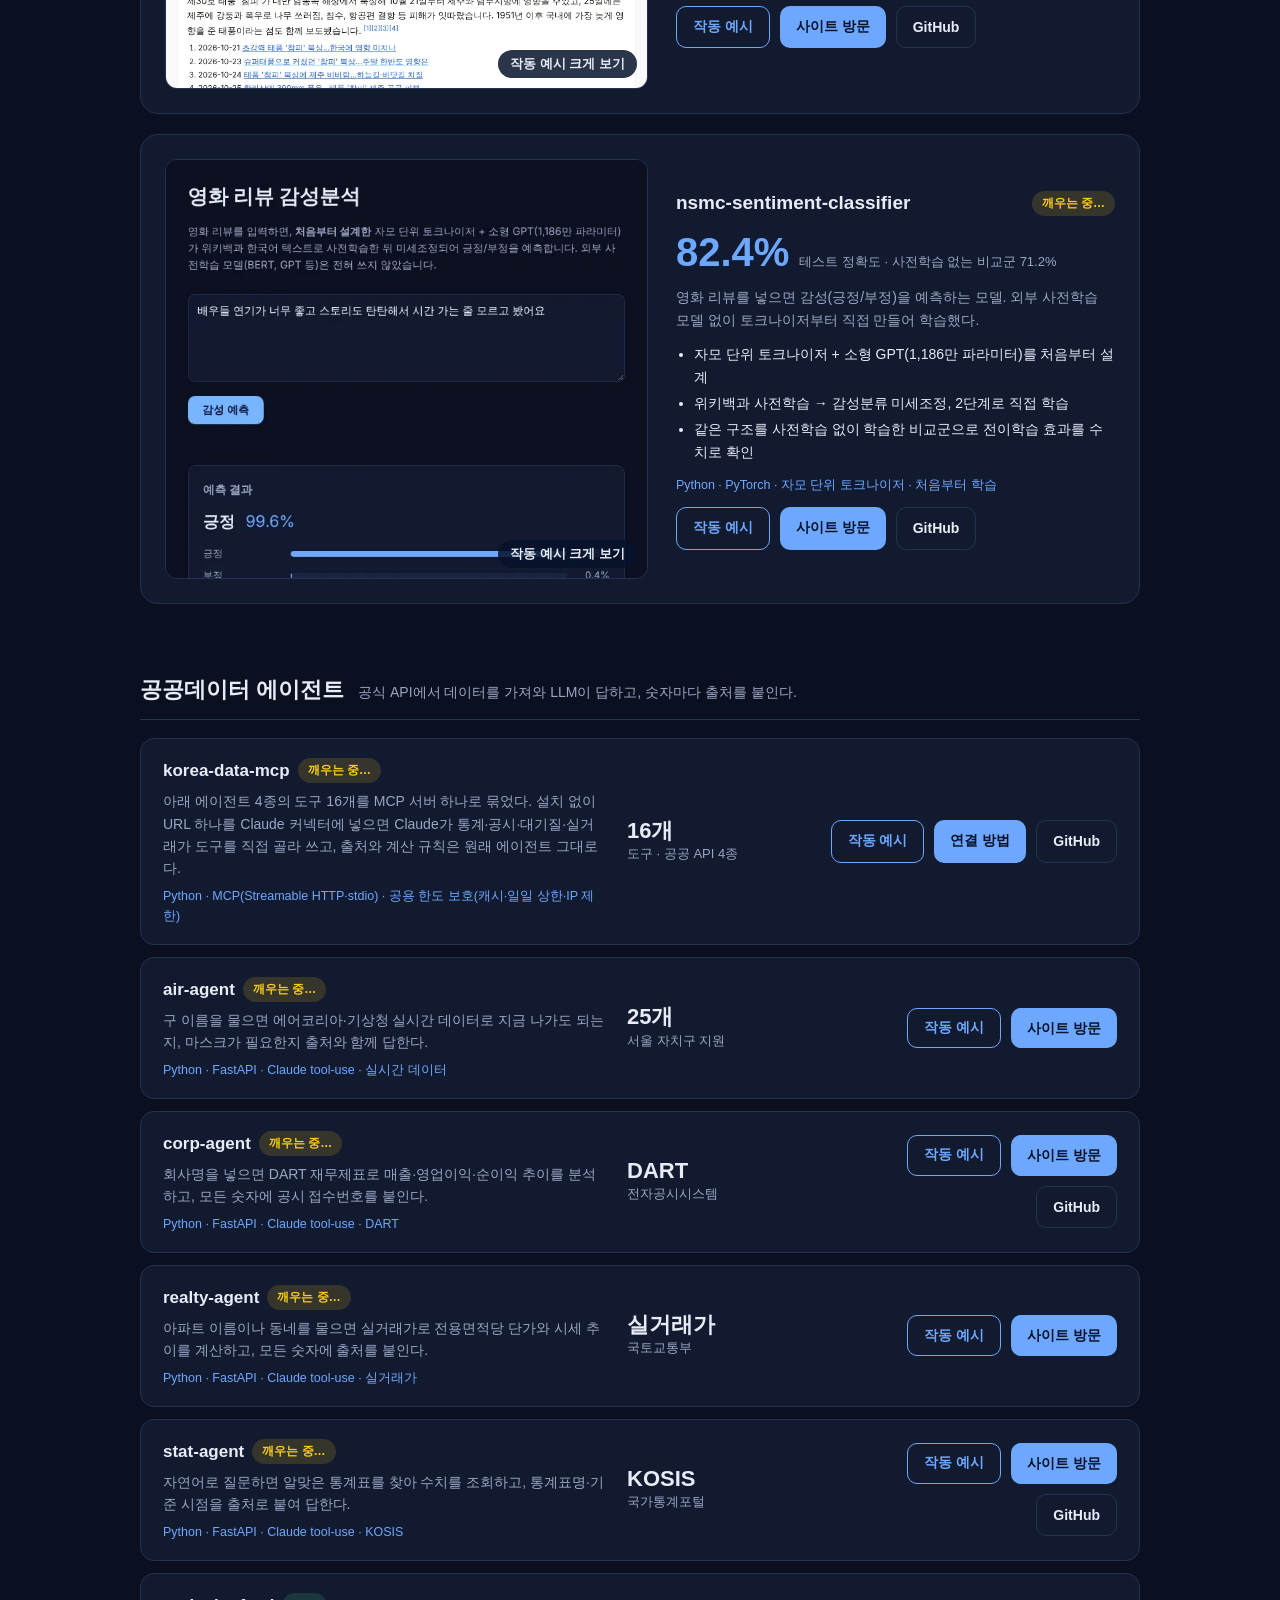
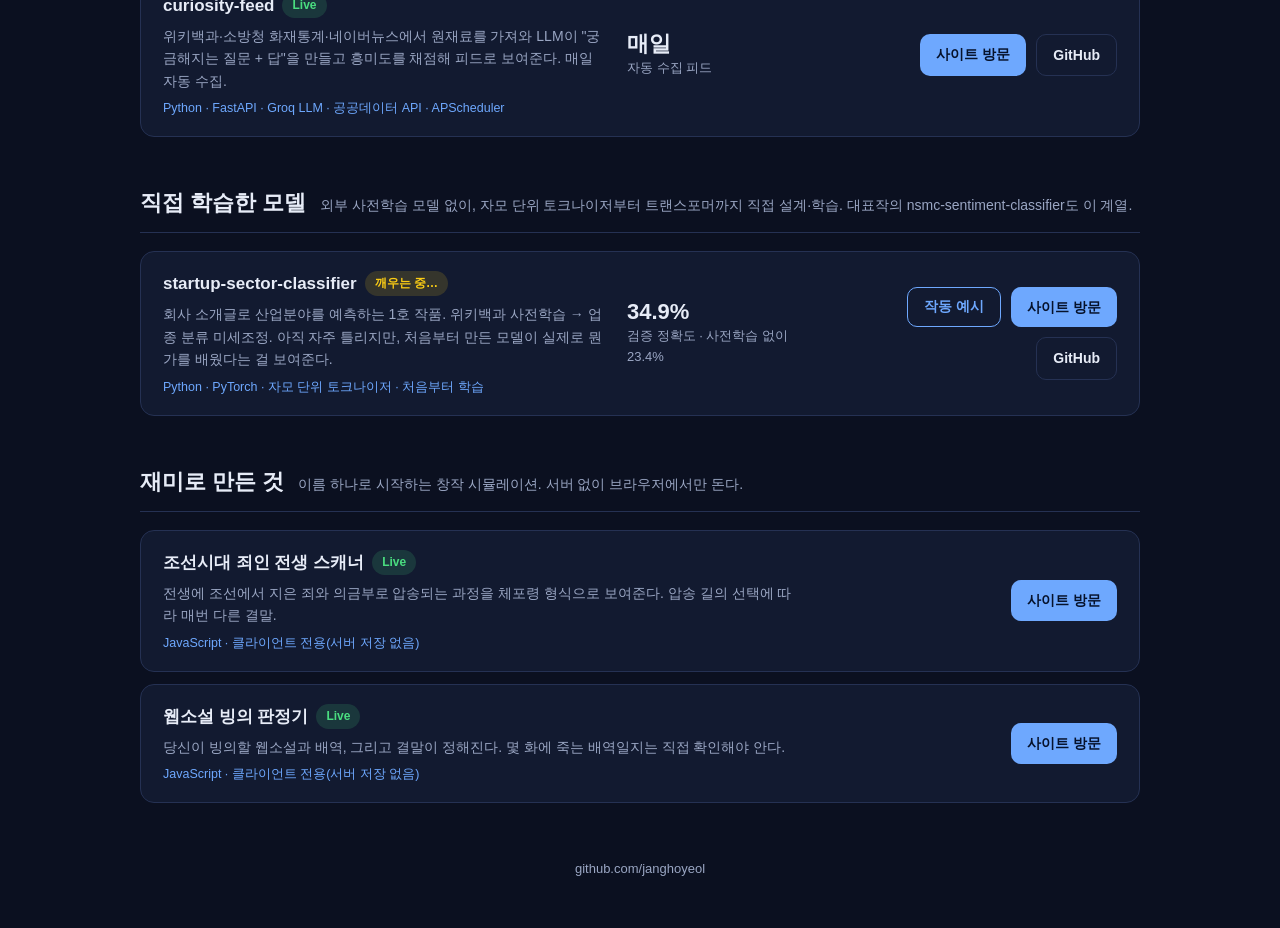
==== commit 6ec5516c: "inhouse-data-agent 카드: 사내 문서 검색·환불 제안/승인 흐름 추가, 작동 예시 2번째 Co-Authored-By: Claude Opus 5.5 <noreply@a" ====
--- a/public/index.html
+++ b/public/index.html
@@ -52,17 +52,20 @@
       </div>
       <p class="metric"><strong>98%</strong><span>정답셋 50문항 × 3회 정확도 · Haiku 5.5 문항당 $0.0016</span></p>
       <p class="desc">
-        가상 고객사의 사내 DB에 자연어로 물으면, 묻는 사람의 권한 안에서 SQL로 조회해 답하고
-        숫자마다 그 숫자를 만든 쿼리 ID를 붙이는 데이터 에이전트.
+        가상 고객사의 사내 DB와 사내 문서에 자연어로 물으면, 묻는 사람의 권한 안에서 SQL과 규정으로 답하고
+        숫자에는 쿼리 ID, 규정에는 원문 인용을 붙이는 데이터 에이전트. 환불은 제안만 하고 사람이 승인한다.
       </p>
       <ul class="points">
         <li>권한은 프롬프트가 아니라 DB가 거절: 직원별 DB 역할·행 단위 보안·개인정보 열 권한, 우회 SQL까지 테스트</li>
         <li>"매출"의 뜻을 고객과 합의한 지표 사전 11개, 지저분한 스키마의 함정 14개를 실측해 문서화</li>
-        <li>정답 SQL은 사람이 작성(함정·권한 17문항 직접), 틀린 실행 8건을 하나씩 읽어 원인 분류</li>
+        <li>사내 문서 30개(옛 판·초안·무승인 공지 함정)도 DB 권한으로 거르고, 인용 문장이 원문에 있는지 코드가 확인 — 문서 질문 98%</li>
+        <li>에이전트는 쓰기 권한 0, 환불은 DB 함수로 제안만: 승인권자·권역·한도·본인 승인 금지를 DB가 검사, 제안하면 안 되는 문항에서 잘못된 제안 0</li>
+        <li>정답 SQL은 사람이 작성(함정·권한 17문항 직접), 틀린 실행을 하나씩 읽어 원인 분류</li>
       </ul>
-      <p class="tags">Python · PostgreSQL(RLS) · Claude tool-use · FastAPI · 정답셋 평가</p>
+      <p class="tags">Python · PostgreSQL(RLS·전문 검색) · Claude tool-use · FastAPI · 정답셋 평가 · GitHub Actions</p>
       <div class="actions">
         <button class="btn demo" type="button" data-demo="img/demo/inhouse.webp" data-q="2017년 매출은 얼마야? — 본사 분석가 vs 남동부 권역 매니저" data-foot="2026-11-04 실제 실행 화면. 같은 질문·같은 SQL인데 권한에 따라 전국 매출과 남동부 매출로 답이 갈린다. 사이트에서 직원을 바꿔 직접 물어볼 수 있습니다.">작동 예시</button>
+        <button class="btn demo" type="button" data-demo="img/demo/inhouse-refund.webp" data-q="주문 … 파손 환불 제안 올려줘 — CS 담당 vs 본사 분석가" data-foot="2026-11-04 실제 실행 화면. CS 담당은 규정과 SQL로 금액을 계산해 제안만 등록하고, 본사 분석가의 같은 요청은 DB가 거절한다. 사이트의 환불 승인 화면에서 CS 팀장으로 승인해 볼 수 있습니다(가상 DB, 매일 초기화).">환불 승인 흐름</button>
         <a class="btn primary" href="https://inhouse-data-agent.onrender.com" target="_blank" rel="noopener">사이트 방문</a>
         <a class="btn ghost" href="https://github.com/janghoyeol/inhouse-data-agent#readme" target="_blank" rel="noopener">사례 연구 (README)</a>
         <a class="btn ghost" href="https://github.com/janghoyeol/inhouse-data-agent" target="_blank" rel="noopener">GitHub</a>
